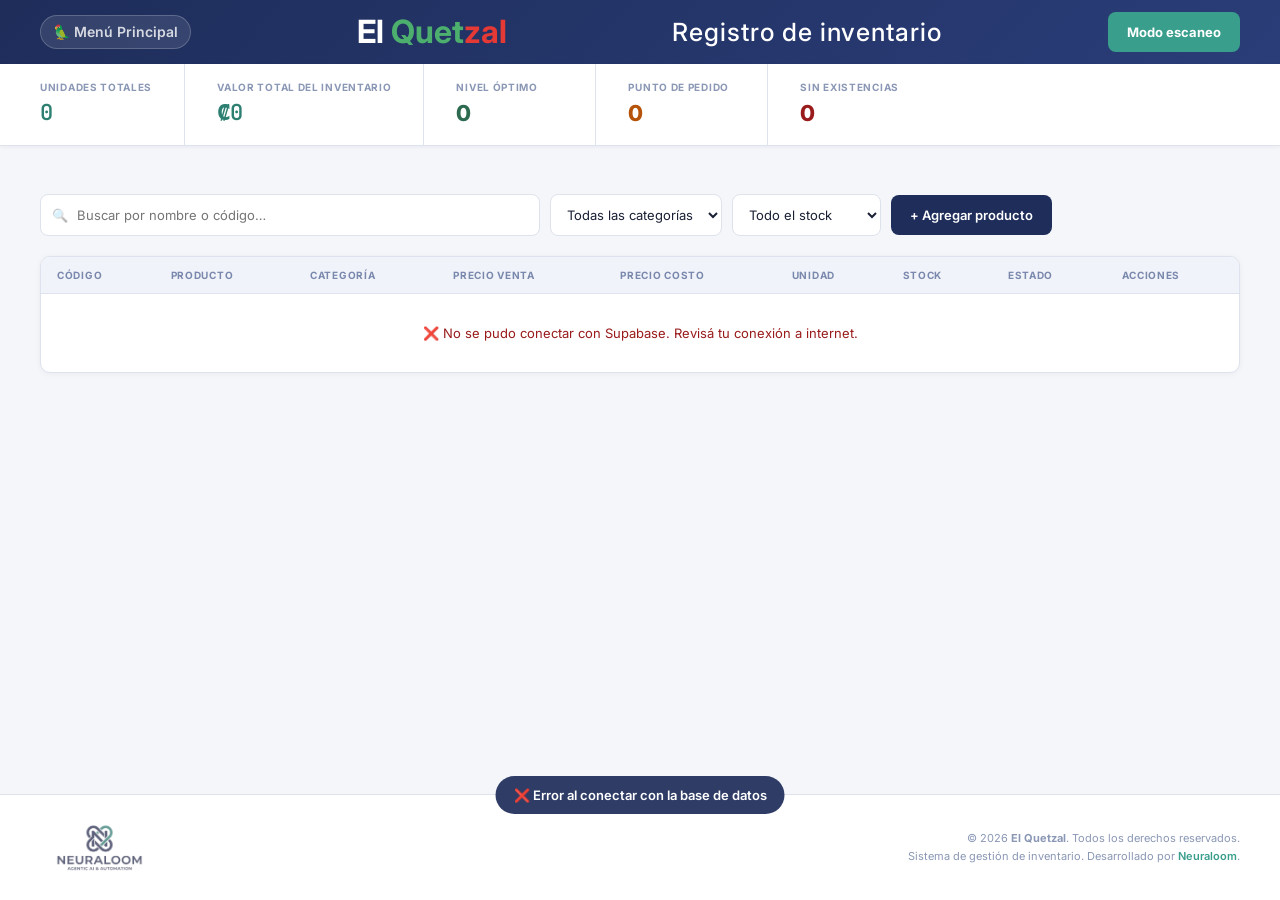
==== index.html @ c5282df4 "Add files via upload" ====
<!doctype html>
<html lang="es">
  <head>
    <meta charset="UTF-8" />
    <meta name="viewport" content="width=device-width, initial-scale=1.0" />
    <title>Inventario — El Quetzal</title>
    <link rel="preconnect" href="https://fonts.googleapis.com" />
    <link rel="preconnect" href="https://fonts.gstatic.com" crossorigin />
    <link
      href="https://fonts.googleapis.com/css2?family=Inter:wght@400;500;600;700;800&family=JetBrains+Mono:wght@500;600&display=swap"
      rel="stylesheet"
    />
    <link rel="stylesheet" href="app.css" />
  </head>
  <body>
    <header>
      <a href="../Menu/menu.html" class="back-btn">🦜 Menú Principal</a>
      <h1>
        <span class="brand-q">El</span>
        <span class="brand-green">Quet</span><span class="brand-red">zal</span>
      </h1>
      <p class="brand-sub">Registro de inventario</p>
      <button class="btn btn-scan" onclick="toggleScan()">Modo escaneo</button>
    </header>

    <div class="stats">
      <div class="stat-item">
        <span class="stat-label">Unidades Totales</span>
        <span class="stat-value accent mono" id="stat-total">0</span>
      </div>
      <div class="stat-item">
        <span class="stat-label">Valor Total del Inventario</span>
        <span class="stat-value accent mono" id="stat-valor">₡0</span>
      </div>
      <div class="stat-item">
        <span class="stat-label">Nivel Óptimo</span>
        <span class="stat-value ok" id="stat-ok">0</span>
      </div>
      <div class="stat-item">
        <span class="stat-label">Punto de Pedido</span>
        <span class="stat-value warn" id="stat-alertas">0</span>
      </div>
      <div class="stat-item">
        <span class="stat-label">Sin Existencias</span>
        <span class="stat-value alert" id="stat-agotados">0</span>
      </div>
    </div>

    <main>
      <div class="scan-panel" id="scan-panel">
        <div class="scan-top">
          <h3>Modo escaneo activo</h3>
          <button class="btn btn-ghost btn-sm" onclick="toggleScan()">
            ✕ Cerrar
          </button>
        </div>
        <p class="scan-hint">
          Escaneá cualquier producto — el código de barras lo identifica
          automáticamente.
        </p>
        <div class="scan-row">
          <div class="scan-field">
            <span class="slbl">Enfocá aquí y escaneá</span>
            <input
              type="text"
              id="scan-barcode"
              placeholder="Esperando scanner…"
              autocomplete="off"
              inputmode="numeric"
            />
          </div>
          <div class="scan-field">
            <span class="slbl">Unidades por escaneo</span>
            <input type="number" id="scan-step" value="1" min="1" />
          </div>
        </div>
        <div class="scan-feed" id="scan-feed"></div>
        <div class="scan-summary" id="scan-summary" style="display: none">
          <span>Escaneos: <strong id="sc-count">0</strong></span>
          <span>Productos distintos: <strong id="sc-uniq">0</strong></span>
          <span>Nuevos registrados: <strong id="sc-new">0</strong></span>
          <button
            class="btn btn-ghost btn-sm"
            style="margin-left: auto"
            onclick="clearFeed()"
          >
            Limpiar feed
          </button>
        </div>
      </div>

      <div class="toolbar">
        <div class="search-wrap">
          <span class="search-icon">🔍</span>
          <input
            type="text"
            id="search"
            placeholder="Buscar por nombre o código…"
            oninput="renderTable()"
          />
        </div>
        <select id="filter-cat" onchange="renderTable()">
          <option value="">Todas las categorías</option>
        </select>
        <select id="filter-stock" onchange="renderTable()">
          <option value="">Todo el stock</option>
          <option value="bajo">Punto de Pedido</option>
          <option value="agotado">Sin Existencias</option>
        </select>
        <button class="btn btn-primary" onclick="openModal()">
          + Agregar producto
        </button>
      </div>

      <div class="table-wrap">
        <table>
          <thead>
            <tr>
              <th>Código</th>
              <th>Producto</th>
              <th>Categoría</th>
              <th>Precio Venta</th>
              <th>Precio Costo</th>
              <th>Unidad</th>
              <th>Stock</th>
              <th>Estado</th>
              <th>Acciones</th>
            </tr>
          </thead>
          <tbody id="tbody"></tbody>
        </table>
        <div class="empty-state" id="empty" style="display: none">
          <span style="font-size: 36px">📋</span>
          <p style="margin-top: 8px; font-weight: 600">
            No hay productos registrados.
          </p>
        </div>
      </div>
    </main>

    <!-- Modal -->
    <div class="overlay" id="overlay" onclick="closeIfBg(event)">
      <div class="modal">
        <h2 id="modal-title">Agregar producto</h2>
        <p class="modal-sub" id="modal-sub"></p>
        <div id="nuevo-badge" class="nuevo-badge" style="display: none">
          ★ Producto nuevo — completá los datos
        </div>

        <div class="form-grid">
          <div class="form-group full">
            <label>Código de barras</label>
            <div class="bc-row">
              <input
                type="text"
                id="f-barcode"
                placeholder="Escaneá el código"
                autocomplete="off"
              />
              <button
                class="btn btn-ghost btn-sm"
                onclick="
                  document.getElementById('f-barcode').focus();
                  toast('Listo para escanear');
                "
              >
                📷
              </button>
            </div>
          </div>

          <div class="form-group full">
            <label>Nombre del producto</label>
            <input
              type="text"
              id="f-nombre"
              placeholder="Ej: Ranchitas Natural 45g"
            />
          </div>

          <div class="form-group">
            <label>Categoría</label>
            <select id="f-cat"></select>
          </div>
          <div class="form-group">
            <label>Unidad</label>
            <select id="f-unidad">
              <option>Unidad</option>
              <option>Kg</option>
              <option>Litro</option>
              <option>Gramo</option>
              <option>Paquete</option>
              <option>Caja</option>
            </select>
          </div>
          <div class="form-group">
            <label>Precio venta (₡)</label>
            <input type="number" id="f-pventa" min="0" />
          </div>
          <div class="form-group">
            <label>Precio costo (₡)</label>
            <input type="number" id="f-pcosto" min="0" />
          </div>
          <div class="form-group">
            <label>Cantidad</label>
            <input type="number" id="f-cantidad" min="0" />
          </div>
          <div class="form-group">
            <label>Stock mínimo</label>
            <input type="number" id="f-minimo" value="5" min="0" />
          </div>
        </div>

        <div class="modal-footer">
          <button class="btn btn-ghost" onclick="closeModal()">Cancelar</button>
          <button class="btn btn-primary" onclick="guardar()">Guardar</button>
        </div>
      </div>
    </div>

    <div id="toast"></div>

    <!-- Footer -->
    <footer>
      <div class="footer-logo">
        <img
          src="[data-uri]"
          alt="Neuraloom"
        />
      </div>
      <div class="footer-text">
        © 2026 <strong>El Quetzal</strong>. Todos los derechos reservados.<br />
        Sistema de gestión de inventario. Desarrollado por
        <a href="https://neuraloom.ai" target="_blank">Neuraloom</a>.
      </div>
    </footer>

    <script src="main.js"></script>
  </body>
</html>
---- app.css ----
/* Pulpería El Quetzal — UI */

*,
*::before,
*::after {
  box-sizing: border-box;
  margin: 0;
  padding: 0;
}

@import url("https://fonts.googleapis.com/css2?family=Inter:wght@400;500;600;700;800&display=swap");

:root {
  --bg: #f4f6f9;
  --surface: #ffffff;
  --border: #dde2ec;
  --primary: #1e2d5a;
  --primary-d: #162247;
  --primary-light: #2a3d78;
  --accent: #3a9e8d;
  --accent-d: #2d8071;
  --dark: #1a2035;
  --light: #8a97b5;
  --ok: #2d6a4f;
  --ok-bg: #d8f3dc;
  --warn: #b45309;
  --warn-bg: #fef3c7;
  --danger: #991b1b;
  --danger-bg: #fee2e2;

  --font-main: "Inter", system-ui, -apple-system, sans-serif;
  --font-mono: "JetBrains Mono", ui-monospace, monospace;
}

body {
  font-family: var(--font-main);
  background: var(--bg);
  color: var(--dark);
  line-height: 1.4;
  min-height: 100vh;
  display: flex;
  flex-direction: column;
}

img,
svg,
video,
canvas {
  display: block;
  max-width: 100%;
}
button,
input,
select,
textarea {
  font: inherit;
  color: inherit;
}

/* ── HEADER ── */
header {
  background: linear-gradient(
    135deg,
    var(--primary) 0%,
    var(--primary-light) 100%
  );
  padding: 0 40px;
  display: flex;
  align-items: center;
  justify-content: space-between;
  gap: 16px;
  height: 64px;
  box-shadow: 0 2px 12px rgba(30, 45, 90, 0.18);
}

.back-btn {
  display: inline-flex;
  align-items: center;
  gap: 6px;
  font-size: 14px;
  font-weight: 600;
  color: rgba(255,255,255,0.8);
  text-decoration: none;
  padding: 6px 12px;
  background: rgba(255, 255, 255, 0.1);
  border: 1px solid rgba(255, 255, 255, 0.2);
  border-radius: 30px;
  transition: all 0.2s;
  white-space: nowrap;
}

.back-btn:hover {
  color: #fff;
  background: rgba(255, 255, 255, 0.2);
  border-color: rgba(255, 255, 255, 0.4);
}

/* DESPUÉS */
.brand {
  display: flex;
  flex-direction: column;
  gap: 2px;
  padding: 10px 0;
}

.brand h1 {
  font-size: 22px;
  font-weight: 800;
  letter-spacing: -0.3px;
}

.brand-q {
  color: #ffffff;
}
.brand-green {
  color: #4caf6e;
}
.brand-red {
  color: #e53935;
}

.brand-sub {
  font-size: 25px; /* cambiá este número hasta que te guste */
  color: #ffffff; /* blanco puro */
  font-weight: 500;
  letter-spacing: 0.04em;
}

/* ── STATS PANEL ── */
.stats {
  background: var(--surface);
  padding: 0 40px;
  display: flex;
  gap: 0;
  border-bottom: 1px solid var(--border);
  flex-wrap: wrap;
  box-shadow: 0 1px 4px rgba(30, 45, 90, 0.06);
}

.stat-item {
  display: flex;
  flex-direction: column;
  gap: 4px;
  padding: 16px 32px 16px 0;
  margin-right: 32px;
  border-right: 1px solid var(--border);
  min-width: 140px;
}

.stat-item:last-child {
  border-right: none;
}

.stat-label {
  font-size: 10px;
  font-weight: 700;
  color: #8a97b5;
  text-transform: uppercase;
  letter-spacing: 0.07em;
}

.stat-value {
  font-size: 22px;
  font-weight: 800;
  color: var(--primary);
  letter-spacing: -0.5px;
}

.stat-value.alert {
  color: var(--danger);
}

.stat-value.warn {
  color: var(--warn);
}

.stat-value.ok {
  color: var(--ok);
}

.stat-value.accent {
  color: var(--accent-d);
}

.mono {
  font-family: var(--font-mono);
  font-weight: 600;
}

/* ── MAIN ── */
main {
  padding: 30px 40px;
  max-width: 1400px;
  margin: 0 auto;
  width: 100%;
  flex: 1;
}

/* ── BUTTONS ── */
.btn {
  padding: 10px 18px;
  border-radius: 8px;
  font-weight: 600;
  font-size: 13px;
  border: 1px solid transparent;
  cursor: pointer;
  display: inline-flex;
  align-items: center;
  gap: 7px;
  transition: all 0.15s ease;
}

.btn-primary {
  background: var(--primary);
  color: #fff;
}
.btn-primary:hover {
  background: var(--primary-light);
}

.btn-scan {
  background: var(--accent);
  color: #fff;
  font-weight: 700;
}
.btn-scan:hover {
  background: var(--accent-d);
}

.btn-ghost {
  background: #fff;
  border-color: var(--border);
  color: #5a6480;
}
.btn-ghost:hover {
  background: #f8f9fc;
}

.btn-sm {
  padding: 7px 12px;
  border-radius: 7px;
  font-size: 12px;
}

.btn-ghost.danger {
  color: var(--danger);
  border-color: #f1c7c7;
}

/* ── TOOLBAR ── */
.toolbar {
  display: flex;
  gap: 10px;
  margin: 18px 0 20px;
  align-items: center;
  flex-wrap: wrap;
}

.search-wrap {
  position: relative;
  flex: 1 1 360px;
  max-width: 500px;
}

.search-icon {
  position: absolute;
  left: 12px;
  top: 50%;
  transform: translateY(-50%);
  opacity: 0.5;
  font-size: 13px;
}

.search-wrap input {
  width: 100%;
  padding: 11px 14px 11px 36px;
  border: 1px solid var(--border);
  border-radius: 8px;
  background: #fff;
  font-size: 13px;
  outline: none;
  transition: all 0.15s;
}

.search-wrap input:focus {
  border-color: var(--accent);
  box-shadow: 0 0 0 3px rgba(58, 158, 141, 0.12);
}

select {
  padding: 11px 12px;
  border: 1px solid var(--border);
  border-radius: 8px;
  background: #fff;
  font-size: 13px;
  outline: none;
  cursor: pointer;
  transition: border-color 0.15s;
}

select:focus {
  border-color: var(--accent);
  box-shadow: 0 0 0 3px rgba(58, 158, 141, 0.12);
}

/* ── TABLE ── */
.table-wrap {
  background: var(--surface);
  border: 1px solid var(--border);
  border-radius: 10px;
  overflow: hidden;
  box-shadow: 0 1px 6px rgba(30, 45, 90, 0.05);
}

table {
  width: 100%;
  border-collapse: collapse;
}

thead {
  background: #f0f3f9;
}

th {
  padding: 11px 16px;
  text-align: left;
  font-size: 10px;
  color: #7a88ad;
  text-transform: uppercase;
  letter-spacing: 0.07em;
  font-weight: 700;
  white-space: nowrap;
}

td {
  padding: 12px 16px;
  font-size: 13px;
  border-top: 1px solid var(--border);
  vertical-align: middle;
}

tbody tr:hover {
  background: #f8f9fd;
}

.actions {
  white-space: nowrap;
  display: flex;
  gap: 7px;
  align-items: center;
}

/* Inline action buttons */
.btn-action {
  padding: 6px 12px;
  border-radius: 6px;
  font-size: 12px;
  font-weight: 600;
  cursor: pointer;
  border: 1px solid transparent;
  transition: all 0.15s;
}

.btn-edit {
  background: #eef0f8;
  color: var(--primary);
  border-color: #d5daf0;
}
.btn-edit:hover {
  background: #dde1f5;
}

.btn-delete {
  background: #fdf0f0;
  color: var(--danger);
  border-color: #f5cccc;
}
.btn-delete:hover {
  background: #fce0e0;
}

/* ── BADGES ── */
.badge-bc {
  background: #eef0fb;
  color: #3949ab;
  padding: 3px 9px;
  border-radius: 6px;
  font-family: var(--font-mono);
  font-size: 11px;
  font-weight: 600;
}

.badge-cat {
  background: #edf0f7;
  color: #4a5578;
  padding: 3px 10px;
  border-radius: 999px;
  font-size: 11px;
  font-weight: 600;
}

.badge-status {
  padding: 4px 10px;
  border-radius: 999px;
  font-weight: 700;
  font-size: 11px;
  display: inline-flex;
  white-space: nowrap;
}

.badge-ok {
  background: var(--ok-bg);
  color: var(--ok);
}
.badge-warn {
  background: var(--warn-bg);
  color: var(--warn);
}
.badge-danger {
  background: var(--danger-bg);
  color: var(--danger);
}

/* ── EMPTY STATE ── */
.empty-state {
  padding: 40px 18px;
  text-align: center;
  color: #8a97b5;
}

/* ── SCAN PANEL ── */
.scan-panel {
  border: 1px solid var(--border);
  background: #fff;
  border-radius: 10px;
  padding: 16px;
  margin-bottom: 18px;
  display: none;
  box-shadow: 0 2px 8px rgba(30, 45, 90, 0.06);
}
.scan-panel.open {
  display: block;
}

.scan-top {
  display: flex;
  align-items: center;
  justify-content: space-between;
  gap: 12px;
}

.scan-top h3 {
  font-size: 15px;
  font-weight: 700;
  color: var(--primary);
}

.scan-hint {
  margin-top: 8px;
  color: #6f7a96;
  font-size: 12px;
}

.scan-row {
  margin-top: 12px;
  display: grid;
  grid-template-columns: 1.6fr 0.8fr;
  gap: 12px;
}

.scan-field {
  display: flex;
  flex-direction: column;
  gap: 5px;
}

.slbl {
  font-size: 10px;
  font-weight: 700;
  text-transform: uppercase;
  color: #8a97b5;
  letter-spacing: 0.06em;
}

.scan-field input {
  padding: 11px 12px;
  border: 1px solid var(--border);
  border-radius: 8px;
  background: #fff;
  outline: none;
}

.scan-feed {
  margin-top: 12px;
  display: grid;
  gap: 8px;
}

.scan-summary {
  margin-top: 12px;
  display: flex;
  gap: 14px;
  align-items: center;
  flex-wrap: wrap;
  border-top: 1px dashed var(--border);
  padding-top: 12px;
  color: #6f7a96;
  font-size: 13px;
}

/* ── MODAL ── */
.overlay {
  position: fixed;
  inset: 0;
  background: rgba(20, 28, 58, 0.55);
  display: none;
  padding: 20px;
  z-index: 50;
  backdrop-filter: blur(2px);
}
.overlay.open {
  display: grid;
  place-items: center;
}

.modal {
  width: min(720px, 100%);
  background: #fff;
  border-radius: 12px;
  box-shadow: 0 20px 60px rgba(0, 0, 0, 0.22);
  padding: 22px;
}

.modal h2 {
  font-size: 17px;
  font-weight: 800;
  color: var(--primary);
}

.modal-sub {
  color: #8a97b5;
  font-size: 12px;
  margin-top: 4px;
}

.nuevo-badge {
  margin-top: 12px;
  padding: 9px 12px;
  border-radius: 8px;
  background: #fff7ed;
  border: 1px solid #fed7aa;
  color: #9a3412;
  font-weight: 700;
  font-size: 12px;
}

.form-grid {
  margin-top: 14px;
  display: grid;
  grid-template-columns: 1fr 1fr;
  gap: 12px;
}

.form-group {
  display: flex;
  flex-direction: column;
  gap: 5px;
}
.form-group.full {
  grid-column: 1 / -1;
}

.form-group label {
  font-size: 11px;
  font-weight: 700;
  color: #7a88ad;
  text-transform: uppercase;
  letter-spacing: 0.05em;
}

.form-grid input,
.form-grid select {
  padding: 11px 12px;
  border: 1px solid var(--border);
  border-radius: 8px;
  background: #fff;
  outline: none;
  font-size: 13px;
  transition: all 0.15s;
}

.form-grid input:focus,
.form-grid select:focus {
  border-color: var(--accent);
  box-shadow: 0 0 0 3px rgba(58, 158, 141, 0.12);
}

#f-cat {
  cursor: pointer;
}

.bc-row {
  display: flex;
  gap: 10px;
  align-items: center;
}
.bc-row input {
  flex: 1;
}

.modal-footer {
  margin-top: 16px;
  display: flex;
  justify-content: flex-end;
  gap: 10px;
  padding-top: 14px;
  border-top: 1px solid var(--border);
}

/* ── TOAST ── */
#toast {
  position: fixed;
  left: 50%;
  bottom: 80px;
  transform: translateX(-50%);
  background: rgba(30, 45, 90, 0.92);
  color: #fff;
  padding: 10px 18px;
  border-radius: 999px;
  font-weight: 600;
  font-size: 13px;
  opacity: 0;
  pointer-events: none;
  transition:
    opacity 160ms ease,
    transform 160ms ease;
  z-index: 60;
  white-space: nowrap;
}
#toast.show {
  opacity: 1;
  transform: translateX(-50%) translateY(-6px);
}

/* ── FOOTER ── */
footer {
  background: var(--surface);
  border-top: 1px solid var(--border);
  padding: 20px 40px;
  display: flex;
  align-items: center;
  justify-content: space-between;
  gap: 20px;
  flex-wrap: wrap;
}

.footer-logo {
  display: flex;
  align-items: center;
  gap: 10px;
  opacity: 0.75;
  transition: opacity 0.2s;
}

.footer-logo:hover {
  opacity: 1;
}

.footer-logo img {
  height: 65px;
  width: auto;
}

.footer-text {
  font-size: 11px;
  color: #8a97b5;
  text-align: right;
  line-height: 1.6;
}

.footer-text a {
  color: var(--accent);
  text-decoration: none;
  font-weight: 600;
}

.footer-text a:hover {
  text-decoration: underline;
}

/* ── RESPONSIVE ── */
@media (max-width: 900px) {
  header {
    padding: 0 16px;
  }
  .stats {
    padding: 0 16px;
  }
  main {
    padding: 20px 16px;
  }
  .scan-row {
    grid-template-columns: 1fr;
  }
  .form-grid {
    grid-template-columns: 1fr;
  }
  footer {
    padding: 16px;
    flex-direction: column;
    align-items: flex-start;
  }
  .footer-text {
    text-align: left;
  }
}

@media (max-width: 600px) {
  .brand h1 {
    font-size: 17px;
  }
  .stat-value {
    font-size: 18px;
  }
  th,
  td {
    padding: 10px 12px;
  }
  .stat-item {
    min-width: unset;
    border-right: none;
    padding: 12px 0;
    margin-right: 0;
  }
}
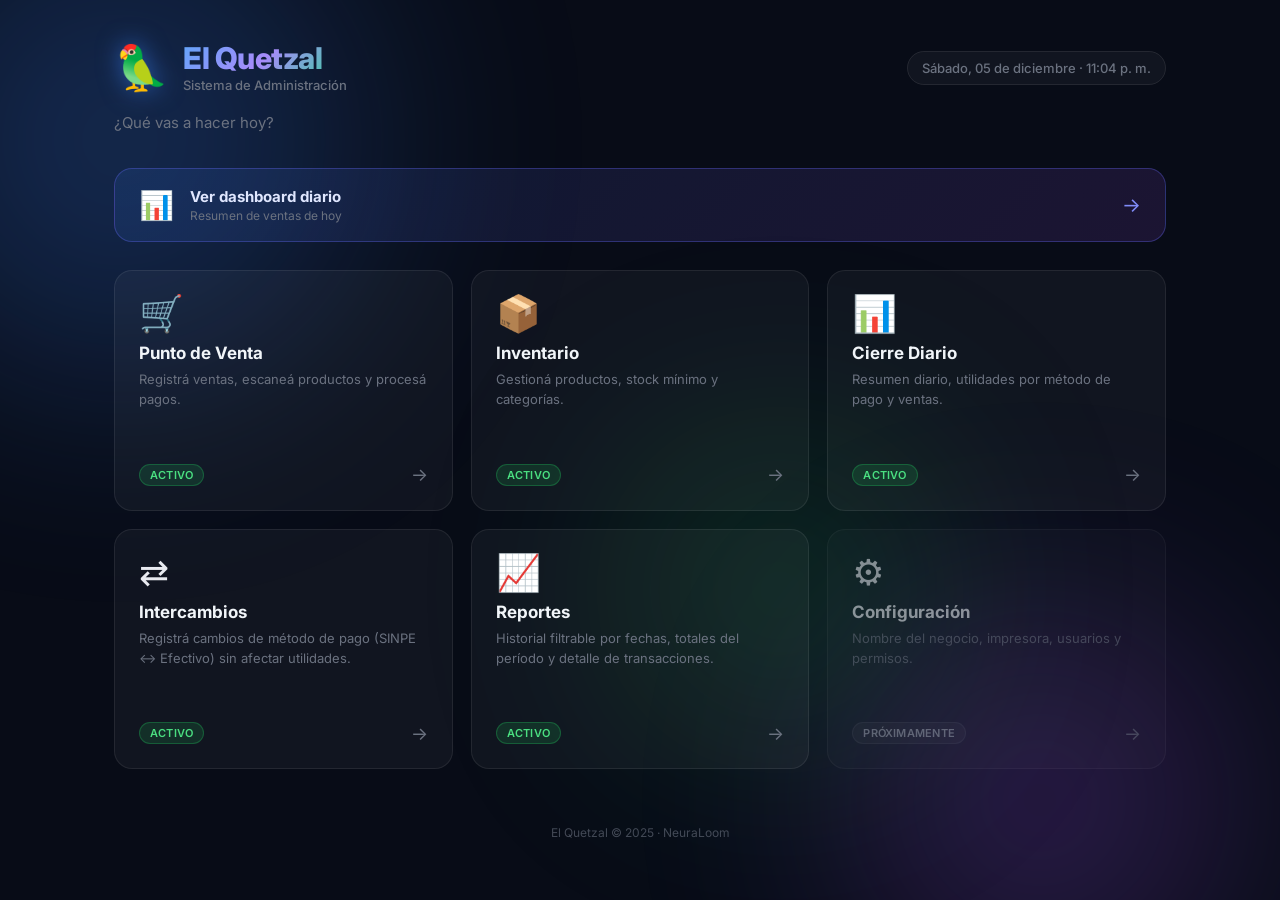
==== commit a18acf68: "Rename a.html to index.html" ====
--- a/index.html
+++ b/index.html
@@ -1,240 +1,150 @@
-<!doctype html>
-<html lang="es">
-  <head>
-    <meta charset="UTF-8" />
-    <meta name="viewport" content="width=device-width, initial-scale=1.0" />
-    <title>Inventario — El Quetzal</title>
-    <link rel="preconnect" href="https://fonts.googleapis.com" />
-    <link rel="preconnect" href="https://fonts.gstatic.com" crossorigin />
-    <link
-      href="https://fonts.googleapis.com/css2?family=Inter:wght@400;500;600;700;800&family=JetBrains+Mono:wght@500;600&display=swap"
-      rel="stylesheet"
-    />
-    <link rel="stylesheet" href="app.css" />
-  </head>
-  <body>
-    <header>
-      <a href="../Menu/menu.html" class="back-btn">🦜 Menú Principal</a>
-      <h1>
-        <span class="brand-q">El</span>
-        <span class="brand-green">Quet</span><span class="brand-red">zal</span>
-      </h1>
-      <p class="brand-sub">Registro de inventario</p>
-      <button class="btn btn-scan" onclick="toggleScan()">Modo escaneo</button>
-    </header>
-
-    <div class="stats">
-      <div class="stat-item">
-        <span class="stat-label">Unidades Totales</span>
-        <span class="stat-value accent mono" id="stat-total">0</span>
-      </div>
-      <div class="stat-item">
-        <span class="stat-label">Valor Total del Inventario</span>
-        <span class="stat-value accent mono" id="stat-valor">₡0</span>
-      </div>
-      <div class="stat-item">
-        <span class="stat-label">Nivel Óptimo</span>
-        <span class="stat-value ok" id="stat-ok">0</span>
-      </div>
-      <div class="stat-item">
-        <span class="stat-label">Punto de Pedido</span>
-        <span class="stat-value warn" id="stat-alertas">0</span>
-      </div>
-      <div class="stat-item">
-        <span class="stat-label">Sin Existencias</span>
-        <span class="stat-value alert" id="stat-agotados">0</span>
-      </div>
-    </div>
-
-    <main>
-      <div class="scan-panel" id="scan-panel">
-        <div class="scan-top">
-          <h3>Modo escaneo activo</h3>
-          <button class="btn btn-ghost btn-sm" onclick="toggleScan()">
-            ✕ Cerrar
-          </button>
-        </div>
-        <p class="scan-hint">
-          Escaneá cualquier producto — el código de barras lo identifica
-          automáticamente.
-        </p>
-        <div class="scan-row">
-          <div class="scan-field">
-            <span class="slbl">Enfocá aquí y escaneá</span>
-            <input
-              type="text"
-              id="scan-barcode"
-              placeholder="Esperando scanner…"
-              autocomplete="off"
-              inputmode="numeric"
-            />
-          </div>
-          <div class="scan-field">
-            <span class="slbl">Unidades por escaneo</span>
-            <input type="number" id="scan-step" value="1" min="1" />
-          </div>
-        </div>
-        <div class="scan-feed" id="scan-feed"></div>
-        <div class="scan-summary" id="scan-summary" style="display: none">
-          <span>Escaneos: <strong id="sc-count">0</strong></span>
-          <span>Productos distintos: <strong id="sc-uniq">0</strong></span>
-          <span>Nuevos registrados: <strong id="sc-new">0</strong></span>
-          <button
-            class="btn btn-ghost btn-sm"
-            style="margin-left: auto"
-            onclick="clearFeed()"
-          >
-            Limpiar feed
-          </button>
-        </div>
-      </div>
-
-      <div class="toolbar">
-        <div class="search-wrap">
-          <span class="search-icon">🔍</span>
-          <input
-            type="text"
-            id="search"
-            placeholder="Buscar por nombre o código…"
-            oninput="renderTable()"
-          />
-        </div>
-        <select id="filter-cat" onchange="renderTable()">
-          <option value="">Todas las categorías</option>
-        </select>
-        <select id="filter-stock" onchange="renderTable()">
-          <option value="">Todo el stock</option>
-          <option value="bajo">Punto de Pedido</option>
-          <option value="agotado">Sin Existencias</option>
-        </select>
-        <button class="btn btn-primary" onclick="openModal()">
-          + Agregar producto
-        </button>
-      </div>
-
-      <div class="table-wrap">
-        <table>
-          <thead>
-            <tr>
-              <th>Código</th>
-              <th>Producto</th>
-              <th>Categoría</th>
-              <th>Precio Venta</th>
-              <th>Precio Costo</th>
-              <th>Unidad</th>
-              <th>Stock</th>
-              <th>Estado</th>
-              <th>Acciones</th>
-            </tr>
-          </thead>
-          <tbody id="tbody"></tbody>
-        </table>
-        <div class="empty-state" id="empty" style="display: none">
-          <span style="font-size: 36px">📋</span>
-          <p style="margin-top: 8px; font-weight: 600">
-            No hay productos registrados.
-          </p>
-        </div>
-      </div>
-    </main>
-
-    <!-- Modal -->
-    <div class="overlay" id="overlay" onclick="closeIfBg(event)">
-      <div class="modal">
-        <h2 id="modal-title">Agregar producto</h2>
-        <p class="modal-sub" id="modal-sub"></p>
-        <div id="nuevo-badge" class="nuevo-badge" style="display: none">
-          ★ Producto nuevo — completá los datos
-        </div>
-
-        <div class="form-grid">
-          <div class="form-group full">
-            <label>Código de barras</label>
-            <div class="bc-row">
-              <input
-                type="text"
-                id="f-barcode"
-                placeholder="Escaneá el código"
-                autocomplete="off"
-              />
-              <button
-                class="btn btn-ghost btn-sm"
-                onclick="
-                  document.getElementById('f-barcode').focus();
-                  toast('Listo para escanear');
-                "
-              >
-                📷
-              </button>
-            </div>
-          </div>
-
-          <div class="form-group full">
-            <label>Nombre del producto</label>
-            <input
-              type="text"
-              id="f-nombre"
-              placeholder="Ej: Ranchitas Natural 45g"
-            />
-          </div>
-
-          <div class="form-group">
-            <label>Categoría</label>
-            <select id="f-cat"></select>
-          </div>
-          <div class="form-group">
-            <label>Unidad</label>
-            <select id="f-unidad">
-              <option>Unidad</option>
-              <option>Kg</option>
-              <option>Litro</option>
-              <option>Gramo</option>
-              <option>Paquete</option>
-              <option>Caja</option>
-            </select>
-          </div>
-          <div class="form-group">
-            <label>Precio venta (₡)</label>
-            <input type="number" id="f-pventa" min="0" />
-          </div>
-          <div class="form-group">
-            <label>Precio costo (₡)</label>
-            <input type="number" id="f-pcosto" min="0" />
-          </div>
-          <div class="form-group">
-            <label>Cantidad</label>
-            <input type="number" id="f-cantidad" min="0" />
-          </div>
-          <div class="form-group">
-            <label>Stock mínimo</label>
-            <input type="number" id="f-minimo" value="5" min="0" />
-          </div>
-        </div>
-
-        <div class="modal-footer">
-          <button class="btn btn-ghost" onclick="closeModal()">Cancelar</button>
-          <button class="btn btn-primary" onclick="guardar()">Guardar</button>
-        </div>
-      </div>
-    </div>
-
-    <div id="toast"></div>
-
-    <!-- Footer -->
-    <footer>
-      <div class="footer-logo">
-        <img
-          src="[data-uri]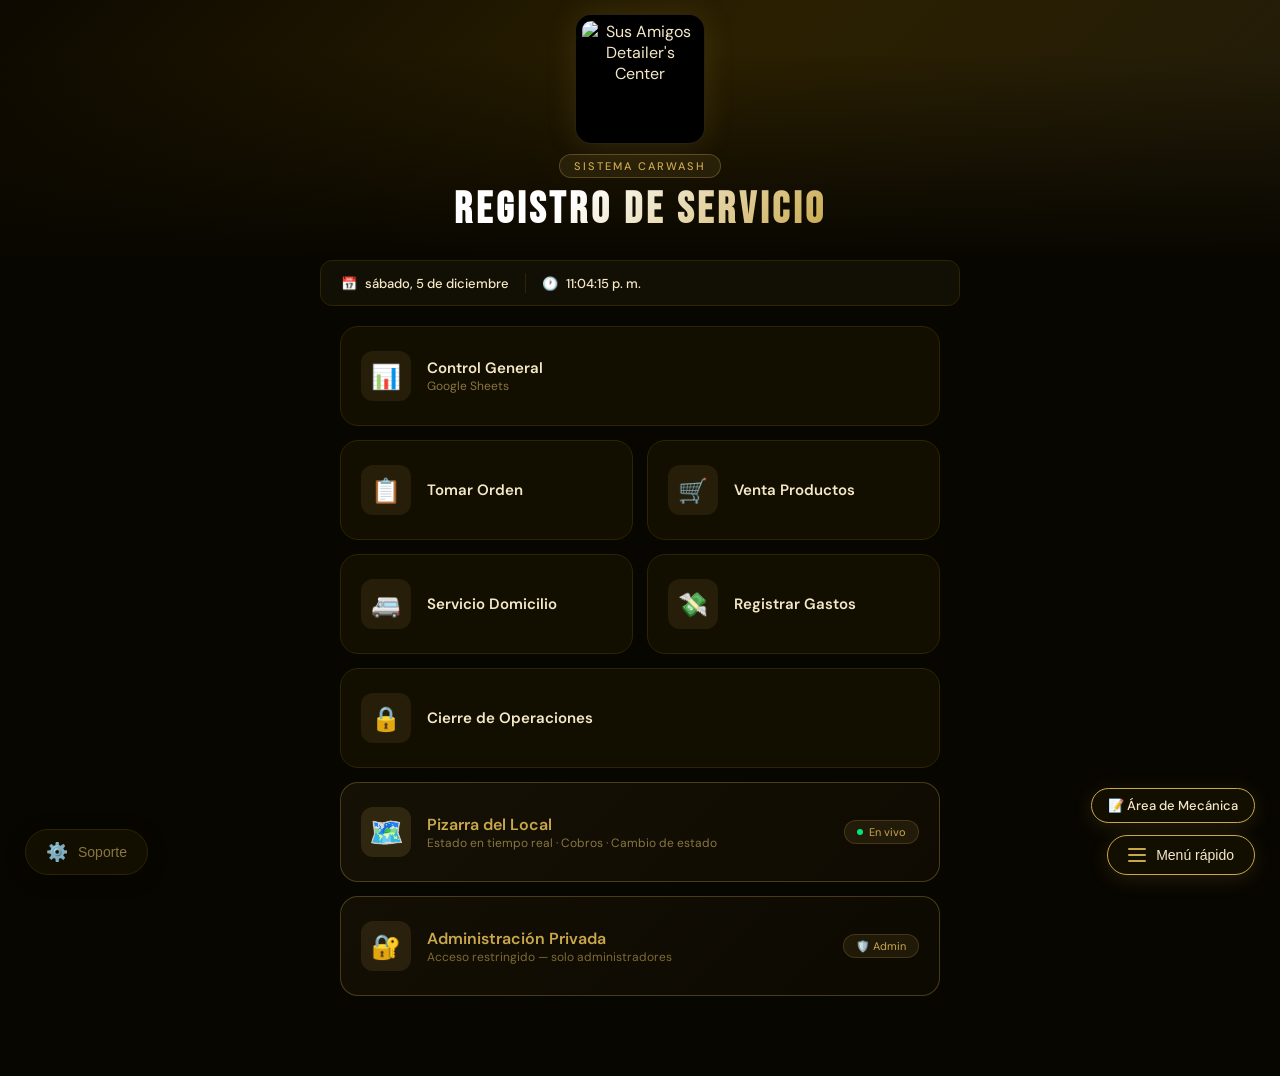
==== commit d46e9dd7: "Update print statement from 'Hello' to 'Goodbye'" ====
--- a/index.html
+++ b/index.html
@@ -1,150 +1,1126 @@
-<!DOCTYPE html>
+<!doctype html>
 <html lang="es">
-  <head>
+
+<head>
     <meta charset="UTF-8" />
     <meta name="viewport" content="width=device-width, initial-scale=1.0" />
-    <title>El Quetzal — Menú Principal</title>
-    <link rel="preconnect" href="https://fonts.googleapis.com" />
-    <link rel="preconnect" href="https://fonts.gstatic.com" crossorigin />
-    <link
-      href="https://fonts.googleapis.com/css2?family=Inter:wght@400;500;600;700;800&display=swap"
-      rel="stylesheet"
-    />
-    <link rel="stylesheet" href="menu.css" />
-  </head>
-  <body>
-    <!-- ─── FONDO ANIMADO ─────────────────────────────────── -->
-    <div class="bg-orb orb-1"></div>
-    <div class="bg-orb orb-2"></div>
-    <div class="bg-orb orb-3"></div>
-
-    <!-- ─── CONTENIDO ────────────────────────────────────── -->
-    <div class="wrapper">
-
-      <!-- CABECERA -->
-      <header class="header">
-        <div class="brand">
-          <div class="brand-icon">🦜</div>
-          <div class="brand-text">
-            <h1 class="brand-name">El Quetzal</h1>
-            <p class="brand-sub">Sistema de Administración</p>
-          </div>
+    <title>Sistema CarWash — Menú</title>
+    <link href="https://fonts.googleapis.com/css2?family=Bebas+Neue&family=DM+Sans:wght@300;400;500;600&display=swap"
+        rel="stylesheet" />
+    <style>
+        *,
+        *::before,
+        *::after {
+            box-sizing: border-box;
+            margin: 0;
+            padding: 0;
+        }
+
+        :root {
+            --bg: #080600;
+            --card: #130f00;
+            --card-hover: #1c1500;
+            --border: #2e2400;
+            --accent: #c9a84c;
+            --text: #f5e8c8;
+            --muted: #8a7540;
+            --gold: #c9a84c;
+        }
+
+        body {
+            background: var(--bg);
+            font-family: "DM Sans", sans-serif;
+            color: var(--text);
+            min-height: 100vh;
+            display: flex;
+            flex-direction: column;
+            align-items: center;
+            padding: 0 0 80px;
+            overflow-x: hidden;
+        }
+
+        .header {
+            width: 100%;
+            position: relative;
+            height: 260px;
+            overflow: hidden;
+            display: flex;
+            align-items: flex-end;
+            justify-content: center;
+            padding-bottom: 28px;
+        }
+
+        .header-bg {
+            position: absolute;
+            inset: 0;
+            background: linear-gradient(180deg, transparent 20%, var(--bg) 100%), linear-gradient(135deg, #0d0900 0%, #2a1f00 50%, #c9a84c22 100%);
+        }
+
+        .drops {
+            position: absolute;
+            inset: 0;
+            overflow: hidden;
+            pointer-events: none;
+        }
+
+        .drop {
+            position: absolute;
+            top: -20px;
+            width: 2px;
+            border-radius: 50px;
+            background: linear-gradient(to bottom, transparent, var(--accent));
+            opacity: 0;
+            animation: fall linear infinite;
+        }
+
+        @keyframes fall {
+            0% {
+                transform: translateY(0);
+                opacity: 0;
+            }
+
+            10% {
+                opacity: 0.6;
+            }
+
+            100% {
+                transform: translateY(280px);
+                opacity: 0;
+            }
+        }
+
+        .header-content {
+            position: relative;
+            text-align: center;
+            display: flex;
+            flex-direction: column;
+            align-items: center;
+            gap: 10px;
+        }
+
+        .logo-img {
+            width: 130px;
+            height: 130px;
+            object-fit: contain;
+            border-radius: 16px;
+            border: 1px solid rgba(201, 168, 76, 0.2);
+            background: #000;
+            padding: 6px;
+            box-shadow: 0 0 30px rgba(201, 168, 76, 0.15);
+        }
+
+        .badge {
+            display: inline-flex;
+            align-items: center;
+            gap: 6px;
+            background: rgba(201, 168, 76, 0.1);
+            border: 1px solid rgba(201, 168, 76, 0.3);
+            border-radius: 50px;
+            padding: 4px 14px;
+            font-size: 11px;
+            font-weight: 500;
+            letter-spacing: 2px;
+            text-transform: uppercase;
+            color: var(--accent);
+        }
+
+        h1 {
+            font-family: "Bebas Neue", sans-serif;
+            font-size: clamp(28px, 6vw, 44px);
+            letter-spacing: 4px;
+            line-height: 1;
+            background: linear-gradient(135deg, #fff 30%, var(--accent));
+            -webkit-background-clip: text;
+            -webkit-text-fill-color: transparent;
+            background-clip: text;
+        }
+
+        .datetime {
+            display: flex;
+            align-items: center;
+            gap: 16px;
+            background: rgba(201, 168, 76, 0.05);
+            border: 1px solid var(--border);
+            border-radius: 12px;
+            padding: 12px 20px;
+            width: calc(100% - 40px);
+            max-width: 640px;
+            margin-bottom: 20px;
+        }
+
+        .datetime-item {
+            display: flex;
+            align-items: center;
+            gap: 8px;
+            color: var(--muted);
+            font-size: 13px;
+        }
+
+        .datetime-item span {
+            color: var(--text);
+            font-weight: 500;
+        }
+
+        .datetime-sep {
+            width: 1px;
+            height: 20px;
+            background: var(--border);
+        }
+
+        .grid {
+            display: grid;
+            grid-template-columns: 1fr 1fr;
+            gap: 14px;
+            width: 100%;
+            max-width: 640px;
+            padding: 0 20px;
+        }
+
+        .card {
+            display: flex;
+            align-items: center;
+            gap: 16px;
+            background: var(--card);
+            border: 1px solid var(--border);
+            border-radius: 18px;
+            padding: 24px 20px;
+            text-decoration: none;
+            color: var(--text);
+            transition: all 0.2s ease;
+            animation: slideUp 0.4s ease forwards;
+            cursor: pointer;
+        }
+
+        .card:hover {
+            transform: translateY(-3px);
+            border-color: var(--accent);
+            background: var(--card-hover);
+        }
+
+        .card.full {
+            grid-column: 1 / -1;
+        }
+
+        .icon-wrap {
+            width: 50px;
+            height: 50px;
+            border-radius: 12px;
+            background: rgba(201, 168, 76, 0.1);
+            display: flex;
+            align-items: center;
+            justify-content: center;
+            font-size: 24px;
+            flex-shrink: 0;
+        }
+
+        .card-title {
+            font-size: 15px;
+            font-weight: 600;
+        }
+
+        .card-sub {
+            font-size: 12px;
+            color: var(--muted);
+        }
+
+        /* Admin card */
+        .card.admin-card {
+            border-color: rgba(201, 168, 76, 0.3);
+            background: linear-gradient(135deg, rgba(201, 168, 76, 0.06), rgba(180, 140, 30, 0.03));
+        }
+
+        .card.admin-card:hover {
+            border-color: var(--gold);
+            background: rgba(201, 168, 76, 0.1);
+            transform: translateY(-3px);
+        }
+
+        .card.admin-card .icon-wrap {
+            background: rgba(201, 168, 76, 0.12);
+        }
+
+        .card.admin-card .card-title {
+            color: var(--gold);
+            font-size: 16px;
+        }
+
+        .card.admin-card .card-sub {
+            color: rgba(201, 168, 76, 0.6);
+        }
+
+        .lock-badge {
+            margin-left: auto;
+            display: flex;
+            align-items: center;
+            gap: 5px;
+            font-size: 11px;
+            color: var(--gold);
+            background: rgba(201, 168, 76, 0.1);
+            border: 1px solid rgba(201, 168, 76, 0.2);
+            border-radius: 20px;
+            padding: 4px 12px;
+            white-space: nowrap;
+        }
+
+        @keyframes slideUp {
+            from {
+                opacity: 0;
+                transform: translateY(15px);
+            }
+
+            to {
+                opacity: 1;
+                transform: translateY(0);
+            }
+        }
+
+        @keyframes pulse2 {
+
+            0%,
+            100% {
+                box-shadow: 0 0 0 0 rgba(0, 230, 118, 0.5)
+            }
+
+            50% {
+                box-shadow: 0 0 0 5px rgba(0, 230, 118, 0)
+            }
+        }
+
+        .fab-wrap {
+            position: fixed;
+            bottom: 25px;
+            right: 25px;
+            z-index: 200;
+            display: flex;
+            flex-direction: column;
+            gap: 12px;
+            align-items: flex-end;
+        }
+
+        .fab-btn {
+            display: flex;
+            align-items: center;
+            gap: 10px;
+            background: var(--card);
+            border: 1px solid var(--accent);
+            border-radius: 50px;
+            padding: 11px 20px;
+            cursor: pointer;
+            color: var(--text);
+            font-size: 14px;
+            font-weight: 500;
+            transition: all 0.2s ease;
+            white-space: nowrap;
+            box-shadow: 0 4px 20px rgba(201, 168, 76, 0.15);
+        }
+
+        .fab-btn:hover {
+            background: var(--card-hover);
+            box-shadow: 0 4px 24px rgba(201, 168, 76, 0.3);
+        }
+
+        .hamburger {
+            display: flex;
+            flex-direction: column;
+            gap: 4px;
+        }
+
+        .hamburger span {
+            display: block;
+            width: 18px;
+            height: 2px;
+            background: var(--accent);
+            border-radius: 2px;
+            transition: all 0.2s;
+        }
+
+        .fab-menu {
+            position: absolute;
+            bottom: calc(100% + 12px);
+            right: 0;
+            background: var(--card);
+            border: 1px solid var(--border);
+            border-radius: 18px;
+            overflow: hidden;
+            min-width: 220px;
+            box-shadow: 0 8px 32px rgba(0, 0, 0, 0.5);
+            opacity: 0;
+            transform: translateY(10px) scale(0.97);
+            pointer-events: none;
+            transition: all 0.22s cubic-bezier(.4, 0, .2, 1);
+            transform-origin: bottom right;
+        }
+
+        .fab-wrap.open .fab-menu {
+            opacity: 1;
+            transform: translateY(0) scale(1);
+            pointer-events: auto;
+        }
+
+        .fab-wrap.open .hamburger span:nth-child(1) {
+            transform: translateY(6px) rotate(45deg);
+        }
+
+        .fab-wrap.open .hamburger span:nth-child(2) {
+            opacity: 0;
+        }
+
+        .fab-wrap.open .hamburger span:nth-child(3) {
+            transform: translateY(-6px) rotate(-45deg);
+        }
+
+        .fab-item {
+            display: flex;
+            align-items: center;
+            gap: 12px;
+            padding: 14px 18px;
+            cursor: pointer;
+            color: var(--text);
+            text-decoration: none;
+            font-size: 14px;
+            font-weight: 500;
+            border-bottom: 1px solid var(--border);
+            transition: background 0.15s;
+        }
+
+        .fab-item:last-child {
+            border-bottom: none;
+        }
+
+        .fab-item:hover {
+            background: var(--card-hover);
+            color: var(--accent);
+        }
+
+        .fab-item .fi {
+            font-size: 18px;
+            width: 28px;
+            text-align: center;
+        }
+
+        .soporte-btn {
+            position: fixed;
+            bottom: 25px;
+            left: 25px;
+            z-index: 200;
+            display: flex;
+            align-items: center;
+            gap: 10px;
+            background: var(--card);
+            border: 1px solid var(--border);
+            border-radius: 50px;
+            padding: 11px 20px;
+            cursor: pointer;
+            color: var(--muted);
+            font-size: 14px;
+            font-weight: 500;
+            transition: all 0.2s ease;
+            box-shadow: 0 4px 20px rgba(0, 0, 0, 0.3);
+        }
+
+        .soporte-btn:hover {
+            color: var(--text);
+            border-color: var(--accent);
+            box-shadow: 0 4px 24px rgba(201, 168, 76, 0.2);
+        }
+
+        .gear-icon {
+            font-size: 18px;
+            transition: transform 0.5s ease;
+            display: inline-block;
+        }
+
+        .soporte-btn:hover .gear-icon {
+            transform: rotate(90deg);
+        }
+
+        .modal {
+            display: none;
+            position: fixed;
+            inset: 0;
+            background: rgba(0, 0, 0, 0.85);
+            backdrop-filter: blur(8px);
+            z-index: 1000;
+            align-items: center;
+            justify-content: center;
+        }
+
+        .modal.show {
+            display: flex;
+        }
+
+        .pw-box {
+            background: var(--card);
+            border: 1px solid rgba(201, 168, 76, 0.3);
+            border-radius: 24px;
+            width: 360px;
+            max-width: calc(100vw - 40px);
+            overflow: hidden;
+        }
+
+        .pw-header {
+            padding: 28px 28px 20px;
+            text-align: center;
+            border-bottom: 1px solid var(--border);
+        }
+
+        .pw-header .lock-big {
+            font-size: 42px;
+            margin-bottom: 12px;
+        }
+
+        .pw-header h2 {
+            font-size: 20px;
+            font-weight: 700;
+            color: var(--gold);
+            letter-spacing: 1px;
+        }
+
+        .pw-header p {
+            font-size: 13px;
+            color: var(--muted);
+            margin-top: 4px;
+        }
+
+        .pw-body {
+            padding: 28px;
+            display: flex;
+            flex-direction: column;
+            gap: 16px;
+        }
+
+        .pw-input {
+            background: var(--bg);
+            border: 1px solid var(--border);
+            border-radius: 12px;
+            color: var(--text);
+            padding: 14px 18px;
+            font-size: 16px;
+            font-family: inherit;
+            outline: none;
+            width: 100%;
+            letter-spacing: 4px;
+            text-align: center;
+            transition: border-color 0.2s;
+        }
+
+        .pw-input:focus {
+            border-color: var(--gold);
+        }
+
+        .pw-input.error {
+            border-color: #ff4d6d;
+            animation: shake 0.3s ease;
+        }
+
+        @keyframes shake {
+
+            0%,
+            100% {
+                transform: translateX(0)
+            }
+
+            25% {
+                transform: translateX(-8px)
+            }
+
+            75% {
+                transform: translateX(8px)
+            }
+        }
+
+        .pw-error {
+            color: #ff4d6d;
+            font-size: 12px;
+            text-align: center;
+            display: none;
+        }
+
+        .pw-error.show {
+            display: block;
+        }
+
+        .btn-pw {
+            background: linear-gradient(135deg, #c9a84c, #a07828);
+            color: #000;
+            border: none;
+            border-radius: 12px;
+            padding: 14px;
+            font-size: 15px;
+            font-weight: 700;
+            cursor: pointer;
+            font-family: inherit;
+            transition: opacity 0.2s;
+            width: 100%;
+        }
+
+        .btn-pw:hover {
+            opacity: 0.88;
+        }
+
+        .btn-cancel {
+            background: none;
+            border: 1px solid var(--border);
+            border-radius: 12px;
+            padding: 12px;
+            font-size: 14px;
+            color: var(--muted);
+            cursor: pointer;
+            font-family: inherit;
+            transition: all 0.15s;
+            width: 100%;
+        }
+
+        .btn-cancel:hover {
+            border-color: var(--accent);
+            color: var(--text);
+        }
+
+        .calc-body {
+            background: var(--card);
+            padding: 20px;
+            border-radius: 24px;
+            border: 1px solid var(--border);
+            width: 320px;
+        }
+
+        .calc-screen {
+            width: 100%;
+            height: 70px;
+            background: #000;
+            color: var(--accent);
+            font-size: 32px;
+            text-align: right;
+            padding: 15px;
+            margin-bottom: 15px;
+            border-radius: 12px;
+            border: 1px solid var(--border);
+            font-family: monospace;
+        }
+
+        .calc-buttons {
+            display: grid;
+            grid-template-columns: repeat(4, 1fr);
+            gap: 10px;
+        }
+
+        .calc-btn {
+            padding: 18px;
+            border-radius: 12px;
+            border: 1px solid var(--border);
+            background: var(--bg);
+            color: white;
+            cursor: pointer;
+            font-size: 16px;
+            transition: background 0.15s;
+        }
+
+        .calc-btn:hover {
+            background: var(--card-hover);
+        }
+
+        .calc-btn.op {
+            color: var(--accent);
+        }
+
+        .calc-btn.equal {
+            background: var(--accent);
+            color: #000;
+            font-weight: 700;
+        }
+
+        .calc-btn.equal:hover {
+            background: #a07828;
+        }
+
+        .modal-box {
+            background: var(--card);
+            border: 1px solid var(--border);
+            border-radius: 24px;
+            width: 420px;
+            max-width: calc(100vw - 40px);
+            overflow: hidden;
+        }
+
+        .modal-header {
+            padding: 22px 24px 18px;
+            border-bottom: 1px solid var(--border);
+            display: flex;
+            align-items: center;
+            justify-content: space-between;
+        }
+
+        .modal-header h2 {
+            font-size: 18px;
+            font-weight: 600;
+            display: flex;
+            align-items: center;
+            gap: 10px;
+        }
+
+        .modal-close {
+            background: none;
+            border: none;
+            color: var(--muted);
+            cursor: pointer;
+            font-size: 20px;
+            transition: color 0.15s;
+        }
+
+        .modal-close:hover {
+            color: var(--text);
+        }
+
+        .modal-body {
+            padding: 24px;
+            display: flex;
+            flex-direction: column;
+            gap: 16px;
+        }
+
+        .form-group {
+            display: flex;
+            flex-direction: column;
+            gap: 6px;
+        }
+
+        .form-label {
+            font-size: 12px;
+            font-weight: 600;
+            color: var(--muted);
+            text-transform: uppercase;
+            letter-spacing: 1px;
+        }
+
+        .form-select,
+        .form-input,
+        .form-textarea {
+            background: var(--bg);
+            border: 1px solid var(--border);
+            border-radius: 10px;
+            color: var(--text);
+            padding: 10px 14px;
+            font-size: 14px;
+            font-family: inherit;
+            outline: none;
+            transition: border-color 0.2s;
+        }
+
+        .form-select:focus,
+        .form-input:focus,
+        .form-textarea:focus {
+            border-color: var(--accent);
+        }
+
+        .form-textarea {
+            resize: vertical;
+            min-height: 100px;
+        }
+
+        .form-select option {
+            background: var(--card);
+        }
+
+        .btn-send {
+            background: var(--accent);
+            color: #000;
+            border: none;
+            border-radius: 12px;
+            padding: 13px;
+            font-size: 15px;
+            font-weight: 700;
+            cursor: pointer;
+            font-family: inherit;
+            transition: background 0.2s;
+        }
+
+        .btn-send:hover {
+            background: #a07828;
+        }
+
+        .success-msg {
+            display: none;
+            text-align: center;
+            padding: 30px 20px;
+        }
+
+        .success-msg .check {
+            font-size: 48px;
+            margin-bottom: 12px;
+        }
+
+        .success-msg p {
+            color: var(--muted);
+            font-size: 14px;
+            margin-top: 6px;
+        }
+
+        .horario-table {
+            width: 100%;
+            border-collapse: collapse;
+            font-size: 13px;
+        }
+
+        .horario-table th {
+            color: var(--accent);
+            font-weight: 600;
+            padding: 10px 12px;
+            border-bottom: 1px solid var(--border);
+            text-align: left;
+            font-size: 11px;
+            text-transform: uppercase;
+            letter-spacing: 1px;
+        }
+
+        .horario-table td {
+            padding: 10px 12px;
+            border-bottom: 1px solid rgba(46, 36, 0, 0.5);
+        }
+
+        .horario-table tr:last-child td {
+            border-bottom: none;
+        }
+
+        .turno-tag {
+            display: inline-block;
+            padding: 3px 10px;
+            border-radius: 20px;
+            font-size: 11px;
+            font-weight: 600;
+        }
+
+        .turno-m {
+            background: rgba(255, 200, 50, 0.15);
+            color: #ffc832;
+        }
+
+        .turno-t {
+            background: rgba(201, 168, 76, 0.12);
+            color: var(--accent);
+        }
+
+        .turno-libre {
+            background: rgba(138, 117, 64, 0.15);
+            color: var(--muted);
+        }
+    </style>
+</head>
+
+<body>
+    <div class="header">
+        <div class="header-bg"></div>
+        <div class="drops" id="drops"></div>
+        <div class="header-content">
+            <img src="logo.jpg" alt="Sus Amigos Detailer's Center" class="logo-img" />
+            <div class="badge">Sistema CarWash</div>
+            <h1>REGISTRO DE SERVICIO</h1>
         </div>
-        <div class="header-meta">
-          <span id="fecha-hora" class="fecha-hora"></span>
+    </div>
+
+    <div class="datetime">
+        <div class="datetime-item">📅 <span id="fecha"></span></div>
+        <div class="datetime-sep"></div>
+        <div class="datetime-item">🕐 <span id="hora"></span></div>
+    </div>
+
+    <div class="grid">
+        <a class="card full"
+            href="https://docs.google.com/spreadsheets/d/1VGBiKE8xOYRk22-EZFMGdXVPosUvXbHj-aeEOOQYzr4/edit?usp=drive_link"
+            target="_blank">
+            <div class="icon-wrap">📊</div>
+            <div class="card-text">
+                <div class="card-title">Control General</div>
+                <div class="card-sub">Google Sheets</div>
+            </div>
+        </a>
+        <a class="card" href="orden.html">
+            <div class="icon-wrap">📋</div>
+            <div class="card-text">
+                <div class="card-title">Tomar Orden</div>
+            </div>
+        </a>
+        <a class="card" href="venta.html">
+            <div class="icon-wrap">🛒</div>
+            <div class="card-text">
+                <div class="card-title">Venta Productos</div>
+            </div>
+        </a>
+        <a class="card" href="domicilio.html">
+            <div class="icon-wrap">🚐</div>
+            <div class="card-text">
+                <div class="card-title">Servicio Domicilio</div>
+            </div>
+        </a>
+        <a class="card" href="gastos.html">
+            <div class="icon-wrap">💸</div>
+            <div class="card-text">
+                <div class="card-title">Registrar Gastos</div>
+            </div>
+        </a>
+        <a class="card full" href="cierre.html">
+            <div class="icon-wrap">🔒</div>
+            <div class="card-text">
+                <div class="card-title">Cierre de Operaciones</div>
+            </div>
+        </a>
+
+        <a class="card full" href="pizarra.html"
+            style="border-color:rgba(201,168,76,0.3);background:linear-gradient(135deg,rgba(201,168,76,0.07),rgba(160,120,40,0.05));">
+            <div class="icon-wrap" style="background:rgba(201,168,76,0.15);font-size:28px;">🗺️</div>
+            <div class="card-text">
+                <div class="card-title" style="color:#c9a84c;font-size:16px;">Pizarra del Local</div>
+                <div class="card-sub">Estado en tiempo real · Cobros · Cambio de estado</div>
+            </div>
+            <div
+                style="margin-left:auto;display:flex;align-items:center;gap:6px;font-size:11px;color:#c9a84c;background:rgba(201,168,76,0.1);border:1px solid rgba(201,168,76,0.2);border-radius:20px;padding:4px 12px;white-space:nowrap;">
+                <div style="width:6px;height:6px;border-radius:50%;background:#00e676;animation:pulse2 2s infinite">
+                </div>
+                En vivo
+            </div>
+        </a>
+
+        <div class="card full admin-card" onclick="openAdmin()">
+            <div class="icon-wrap">🔐</div>
+            <div class="card-text">
+                <div class="card-title">Administración Privada</div>
+                <div class="card-sub">Acceso restringido — solo administradores</div>
+            </div>
+            <div class="lock-badge">🛡️ Admin</div>
         </div>
-      </header>
-
-      <!-- SALUDO -->
-      <div class="saludo">
-        <p>¿Qué vas a hacer hoy?</p>
-      </div>
-
-      <!-- ACCESO RÁPIDO: DASHBOARD DIARIO -->
-      <a href="../Cierre/cierre.html" class="dashboard-btn" id="btn-dashboard">
-        <span class="db-icon">📊</span>
-        <span class="db-text">
-          <strong>Ver dashboard diario</strong>
-          <small>Resumen de ventas de hoy</small>
-        </span>
-        <span class="db-arrow">→</span>
-      </a>
-
-      <!-- GRID DE MÓDULOS -->
-      <main class="modules-grid">
-
-        <!-- Punto de Venta -->
-        <a href="../Venta/venta.html" class="module-card" id="card-venta">
-          <div class="card-glow glow-blue"></div>
-          <div class="card-icon">🛒</div>
-          <div class="card-body">
-            <h2 class="card-title">Punto de Venta</h2>
-            <p class="card-desc">Registrá ventas, escaneá productos y procesá pagos.</p>
-          </div>
-          <div class="card-footer">
-            <span class="badge badge-active">Activo</span>
-            <span class="card-arrow">→</span>
-          </div>
+    </div>
+
+    <!-- ══ FAB ══ -->
+    <div class="fab-wrap" id="fabWrap">
+        <div class="fab-menu">
+            <a class="fab-item" onclick="openCalc()"><span class="fi">🧮</span> Calculadora</a>
+            <a class="fab-item" href="agregarCxc.html"><span class="fi">📝</span> Agregar Cuenta por Cobrar Manual</a>
+            <a class="fab-item" href="saldar.html"><span class="fi">💳</span> Saldar cuenta por cobrar</a>
+            <a class="fab-item" href="verCxc.html"><span class="fi">📄</span> Ver cuentas por cobrar</a>
+            <a class="fab-item" onclick="openHorario()"><span class="fi">📅</span> Ver horario próxima semana</a>
+        </div>
+        <a href="mecanica.html" class="fab-btn" style="font-size: 13px; padding: 8px 16px; text-decoration: none;">
+            📝 Área de Mecánica
         </a>
-
-        <!-- Inventario -->
-        <a href="../Inventario/inventario.html" class="module-card" id="card-inventario">
-          <div class="card-glow glow-green"></div>
-          <div class="card-icon">📦</div>
-          <div class="card-body">
-            <h2 class="card-title">Inventario</h2>
-            <p class="card-desc">Gestioná productos, stock mínimo y categorías.</p>
-          </div>
-          <div class="card-footer">
-            <span class="badge badge-active">Activo</span>
-            <span class="card-arrow">→</span>
-          </div>
-        </a>
-
-        <!-- Cierre de Caja -->
-        <a href="../Cierre/cierre.html" class="module-card" id="card-cierre">
-          <div class="card-glow glow-purple"></div>
-          <div class="card-icon">📊</div>
-          <div class="card-body">
-            <h2 class="card-title">Cierre Diario</h2>
-            <p class="card-desc">Resumen diario, utilidades por método de pago y ventas.</p>
-          </div>
-          <div class="card-footer">
-            <span class="badge badge-active">Activo</span>
-            <span class="card-arrow">→</span>
-          </div>
-        </a>
-
-        <!-- Intercambios -->
-        <a href="../Intercambio/intercambio.html" class="module-card" id="card-intercambios">
-          <div class="card-glow glow-orange"></div>
-          <div class="card-icon">⇄</div>
-          <div class="card-body">
-            <h2 class="card-title">Intercambios</h2>
-            <p class="card-desc">Registrá cambios de método de pago (SINPE ↔ Efectivo) sin afectar utilidades.</p>
-          </div>
-          <div class="card-footer">
-            <span class="badge badge-active">Activo</span>
-            <span class="card-arrow">→</span>
-          </div>
-        </a>
-
-        <!-- Reportes -->
-        <a href="../Reportes/reportes.html" class="module-card" id="card-reportes">
-          <div class="card-glow glow-teal"></div>
-          <div class="card-icon">📈</div>
-          <div class="card-body">
-            <h2 class="card-title">Reportes</h2>
-            <p class="card-desc">Historial filtrable por fechas, totales del período y detalle de transacciones.</p>
-          </div>
-          <div class="card-footer">
-            <span class="badge badge-active">Activo</span>
-            <span class="card-arrow">→</span>
-          </div>
-        </a>
-
-        <!-- Configuración (futuro) -->
-        <a href="#" class="module-card coming-soon" id="card-config">
-          <div class="card-glow glow-gray"></div>
-          <div class="card-icon">⚙️</div>
-          <div class="card-body">
-            <h2 class="card-title">Configuración</h2>
-            <p class="card-desc">Nombre del negocio, impresora, usuarios y permisos.</p>
-          </div>
-          <div class="card-footer">
-            <span class="badge badge-soon">Próximamente</span>
-            <span class="card-arrow">→</span>
-          </div>
-        </a>
-
-      </main>
-
-      <!-- PIE -->
-      <footer class="footer">
-        <span>El Quetzal &copy; 2025 · NeuraLoom</span>
-      </footer>
+        <button class="fab-btn" onclick="document.getElementById('fabWrap').classList.toggle('open')" id="fabBtn">
+            <div class="hamburger"><span></span><span></span><span></span></div>
+            Menú rápido
+        </button>
     </div>
 
-    <script src="menu.js"></script>
-  </body>
+    <!-- ══ SOPORTE ══ -->
+    <button class="soporte-btn" onclick="openSoporte()">
+        <span class="gear-icon">⚙️</span> Soporte
+    </button>
+
+    <!-- ══ MODAL: PASSWORD ADMIN ══ -->
+    <div id="adminModal" class="modal">
+        <div class="pw-box">
+            <div class="pw-header">
+                <div class="lock-big">🔐</div>
+                <h2>ADMINISTRACIÓN PRIVADA</h2>
+                <p>Ingresa la contraseña de administrador para continuar</p>
+            </div>
+            <div class="pw-body">
+                <input type="password" class="pw-input" id="pwInput" placeholder="••••••••" maxlength="20"
+                    onkeydown="if(event.key==='Enter')checkPw()" />
+                <div class="pw-error" id="pwError">❌ Contraseña incorrecta. Intenta de nuevo.</div>
+                <button class="btn-pw" onclick="checkPw()">🔓 Ingresar</button>
+                <button class="btn-cancel" onclick="closeModal('adminModal')">Cancelar</button>
+            </div>
+        </div>
+    </div>
+
+    <!-- ══ MODAL: CALCULADORA ══ -->
+    <div id="calcModal" class="modal">
+        <div class="calc-body">
+            <input type="text" id="screen" class="calc-screen" readonly value="0" />
+            <div class="calc-buttons">
+                <button class="calc-btn" onclick="clearCalc()">C</button>
+                <button class="calc-btn op" onclick="press('/')">/</button>
+                <button class="calc-btn op" onclick="press('*')">×</button>
+                <button class="calc-btn" onclick="closeModal('calcModal')">❌</button>
+                <button class="calc-btn" onclick="press('7')">7</button><button class="calc-btn"
+                    onclick="press('8')">8</button><button class="calc-btn" onclick="press('9')">9</button>
+                <button class="calc-btn op" onclick="press('-')">-</button>
+                <button class="calc-btn" onclick="press('4')">4</button><button class="calc-btn"
+                    onclick="press('5')">5</button><button class="calc-btn" onclick="press('6')">6</button>
+                <button class="calc-btn op" onclick="press('+')">+</button>
+                <button class="calc-btn" onclick="press('1')">1</button><button class="calc-btn"
+                    onclick="press('2')">2</button><button class="calc-btn" onclick="press('3')">3</button>
+                <button class="calc-btn equal" onclick="calculate()">=</button>
+                <button class="calc-btn" style="grid-column:span 2" onclick="press('0')">0</button>
+                <button class="calc-btn" onclick="press('.')">.</button>
+            </div>
+        </div>
+    </div>
+
+    <!-- ══ MODAL: HORARIO ══ -->
+    <div id="horarioModal" class="modal">
+        <div class="modal-box" style="max-width:660px;width:calc(100vw - 40px)">
+            <div class="modal-header">
+                <h2>📅 Horario — <span id="horWeekLabel">Próxima Semana</span></h2>
+                <button class="modal-close" onclick="closeModal('horarioModal')">✕</button>
+            </div>
+            <div class="modal-body" style="padding-top:12px;overflow-x:auto" id="horarioBody">
+                <p style="color:var(--muted);text-align:center;font-size:13px;padding:20px 0">No hay horario guardado
+                    aún.</p>
+            </div>
+        </div>
+    </div>
+
+    <!-- ══ MODAL: SOPORTE ══ -->
+    <div id="soporteModal" class="modal">
+        <div class="modal-box">
+            <div class="modal-header">
+                <h2>⚙️ Soporte — Reportar Error</h2>
+                <button class="modal-close" onclick="closeModal('soporteModal')">✕</button>
+            </div>
+            <div class="modal-body" id="soporteBody">
+                <div class="form-group">
+                    <label class="form-label">Tipo de problema</label>
+                    <select class="form-select" id="tipoError">
+                        <option value="">Seleccionar categoría...</option>
+                        <option>Error en cálculo o cobro</option>
+                        <option>Botón o enlace no funciona</option>
+                        <option>Datos incorrectos en Google Sheets</option>
+                        <option>Problema con cierre de operaciones</option>
+                        <option>Error visual / diseño roto</option>
+                        <option>Otro</option>
+                    </select>
+                </div>
+                <div class="form-group">
+                    <label class="form-label">¿En qué módulo ocurrió?</label>
+                    <select class="form-select">
+                        <option>Menú principal</option>
+                        <option>Tomar Orden</option>
+                        <option>Venta Productos</option>
+                        <option>Servicio Domicilio</option>
+                        <option>Registrar Gastos</option>
+                        <option>Cierre de Operaciones</option>
+                        <option>Pizarra del Local</option>
+                        <option>Control General (Sheets)</option>
+                    </select>
+                </div>
+                <div class="form-group">
+                    <label class="form-label">Descripción del error</label>
+                    <textarea class="form-textarea" id="descError" placeholder="Describe qué pasó..."></textarea>
+                </div>
+                <div class="form-group">
+                    <label class="form-label">Tu nombre (opcional)</label>
+                    <input class="form-input" type="text" placeholder="Ej: María" id="nombreReporte" />
+                </div>
+                <button class="btn-send" onclick="enviarReporte()">📨 Enviar Reporte</button>
+            </div>
+            <div class="success-msg" id="soporteOk">
+                <div class="check">✅</div>
+                <h3>¡Reporte enviado!</h3>
+                <p>Gracias por reportar el problema.<br>Lo revisaremos a la brevedad.</p>
+                <button class="btn-send" style="margin-top:20px;width:100%"
+                    onclick="closeModal('soporteModal')">Cerrar</button>
+            </div>
+        </div>
+    </div>
+
+    <script>
+        const container = document.getElementById("drops");
+        for (let i = 0; i < 20; i++) {
+            const d = document.createElement("div"); d.className = "drop";
+            d.style.left = Math.random() * 100 + "%";
+            d.style.animationDuration = Math.random() * 2 + 1 + "s";
+            container.appendChild(d);
+        }
+
+        function updateTime() {
+            const now = new Date();
+            document.getElementById("fecha").textContent = now.toLocaleDateString("es-CR", { weekday: "long", day: "numeric", month: "long" });
+            document.getElementById("hora").textContent = now.toLocaleTimeString("es-CR");
+        }
+        setInterval(updateTime, 1000); updateTime();
+
+        function closeModal(id) {
+            document.getElementById(id).classList.remove("show");
+            if (id === "soporteModal") {
+                document.getElementById("soporteBody").style.display = "";
+                document.getElementById("soporteOk").style.display = "none";
+            }
+            if (id === "adminModal") {
+                document.getElementById("pwInput").value = "";
+                document.getElementById("pwError").classList.remove("show");
+                document.getElementById("pwInput").classList.remove("error");
+            }
+        }
+        document.querySelectorAll(".modal").forEach(m => {
+            m.addEventListener("click", e => { if (e.target === m) closeModal(m.id); });
+        });
+
+        function closeFab() { document.getElementById("fabWrap").classList.remove("open"); }
+        function openCalc() { closeFab(); document.getElementById("calcModal").classList.add("show"); }
+        function openAdmin() { document.getElementById("adminModal").classList.add("show"); setTimeout(() => document.getElementById("pwInput").focus(), 100); }
+        document.addEventListener("click", e => {
+            const fab = document.getElementById("fabWrap");
+            if (!fab.contains(e.target)) fab.classList.remove("open");
+        });
+        function openHorario() {
+            closeFab();
+            document.getElementById("horarioModal").classList.add("show");
+            renderHorarioModal();
+        }
+        function renderHorarioModal() {
+            const raw = localStorage.getItem("carwash_schedule");
+            const body = document.getElementById("horarioBody");
+            if (!raw) return;
+            try {
+                const data = JSON.parse(raw);
+                if (data.week) document.getElementById("horWeekLabel").textContent = data.week;
+                const DAYS_MAP = { L: "Lunes", M: "Martes", K: "Miércoles", J: "Jueves", V: "Viernes", S: "Sábado", D: "Domingo" };
+                const SHIFT_MAP = { "7-5": "7:00 – 5:00 pm", "8-6": "8:00 – 6:00 pm", "7-6": "7:00 – 6:00 pm" };
+                let html = '<table class="horario-table"><thead><tr><th>Día</th><th>Turno</th><th>Empleados</th></tr></thead><tbody>';
+                const ORDER = ["L", "M", "K", "J", "V", "S", "D"];
+                ORDER.forEach(dayKey => {
+                    const shifts = data.schedule[dayKey];
+                    if (!shifts) return;
+                    Object.entries(shifts).forEach(([shiftId, emps]) => {
+                        const color = shiftId === "7-5" ? "turno-m" : shiftId === "8-6" ? "turno-t" : "turno-libre";
+                        html += '<tr><td style="font-weight:600">' + DAYS_MAP[dayKey] + '</td>';
+                        html += '<td><span class="turno-tag ' + color + '">' + (SHIFT_MAP[shiftId] || shiftId) + '</span></td>';
+                        html += '<td>' + (emps.length ? emps.join(", ") : '<span style="color:var(--muted)">—</span>') + '</td></tr>';
+                    });
+                });
+                html += '</tbody></table>';
+                body.innerHTML = html;
+            } catch (e) { console.error(e); }
+        }
+        function openSoporte() { closeFab(); document.getElementById("soporteModal").classList.add("show"); }
+
+        function checkPw() {
+            const val = document.getElementById("pwInput").value;
+            if (val === "EdAn2026") {
+                closeModal("adminModal");
+                window.location.href = "admin.html";
+            } else {
+                const inp = document.getElementById("pwInput");
+                const err = document.getElementById("pwError");
+                inp.classList.add("error");
+                err.classList.add("show");
+                setTimeout(() => inp.classList.remove("error"), 400);
+                inp.value = "";
+                inp.focus();
+            }
+        }
+
+        const screen = document.getElementById("screen");
+        function press(v) { screen.value === "0" ? (screen.value = v) : (screen.value += v); }
+        function clearCalc() { screen.value = "0"; }
+        function calculate() { try { screen.value = eval(screen.value); } catch { screen.value = "Error"; } }
+
+        function enviarReporte() {
+            const tipo = document.getElementById("tipoError").value;
+            const desc = document.getElementById("descError").value.trim();
+            if (!tipo || !desc) { alert("Por favor seleccione el tipo de error y escriba una descripción."); return; }
+            document.getElementById("soporteBody").style.display = "none";
+            document.getElementById("soporteOk").style.display = "block";
+        }
+    </script>
+</body>
+
 </html>
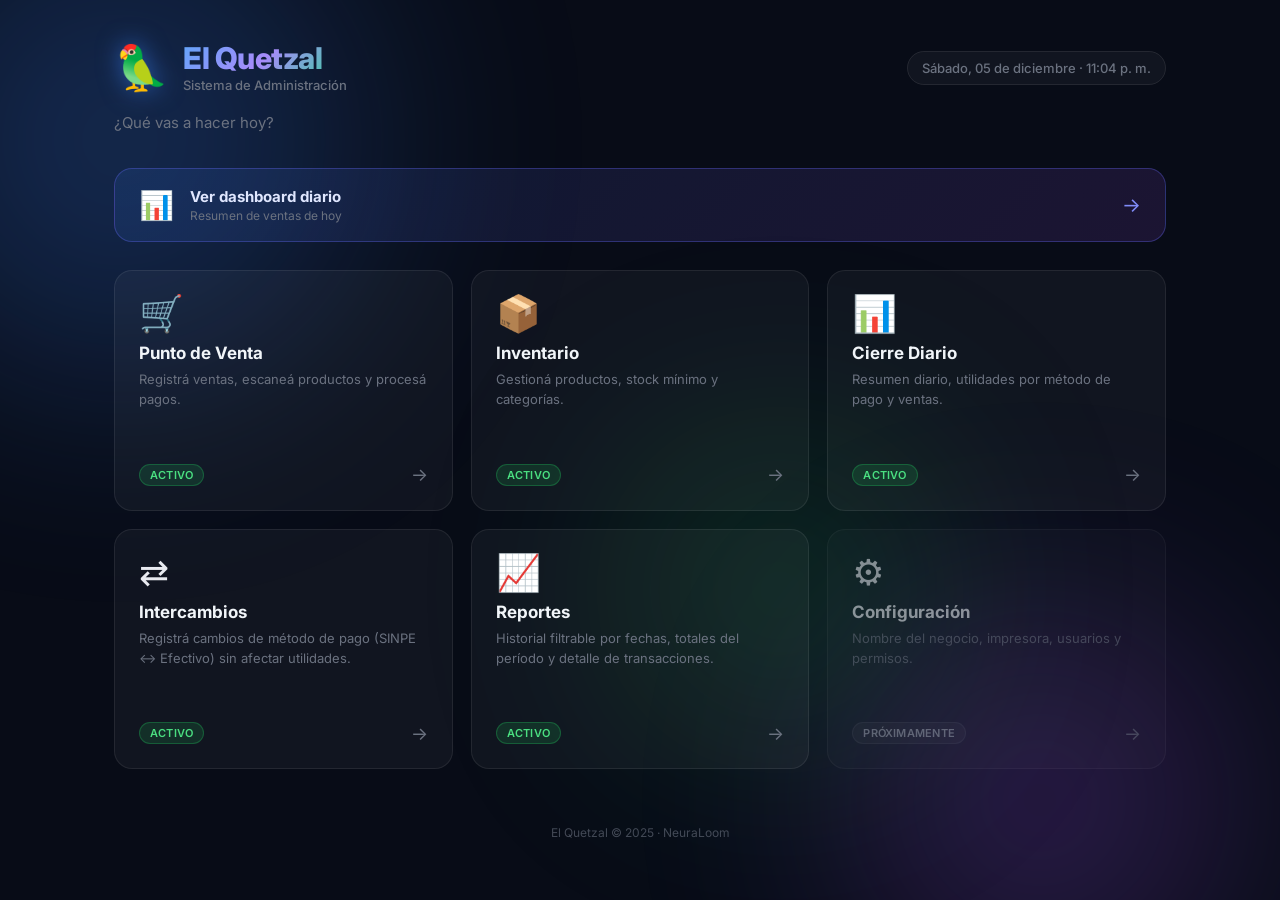
==== commit 9f088d99: "Update print statement from 'Hello' to 'Goodbye'" ====
--- a/index.html
+++ b/index.html
@@ -1,1126 +1,150 @@
-<!doctype html>
+<!DOCTYPE html>
 <html lang="es">
-
-<head>
+  <head>
     <meta charset="UTF-8" />
     <meta name="viewport" content="width=device-width, initial-scale=1.0" />
-    <title>Sistema CarWash — Menú</title>
-    <link href="https://fonts.googleapis.com/css2?family=Bebas+Neue&family=DM+Sans:wght@300;400;500;600&display=swap"
-        rel="stylesheet" />
-    <style>
-        *,
-        *::before,
-        *::after {
-            box-sizing: border-box;
-            margin: 0;
-            padding: 0;
-        }
+    <title>El Quetzal — Menú Principal</title>
+    <link rel="preconnect" href="https://fonts.googleapis.com" />
+    <link rel="preconnect" href="https://fonts.gstatic.com" crossorigin />
+    <link
+      href="https://fonts.googleapis.com/css2?family=Inter:wght@400;500;600;700;800&display=swap"
+      rel="stylesheet"
+    />
+    <link rel="stylesheet" href="menu.css" />
+  </head>
+  <body>
+    <!-- ─── FONDO ANIMADO ─────────────────────────────────── -->
+    <div class="bg-orb orb-1"></div>
+    <div class="bg-orb orb-2"></div>
+    <div class="bg-orb orb-3"></div>
 
-        :root {
-            --bg: #080600;
-            --card: #130f00;
-            --card-hover: #1c1500;
-            --border: #2e2400;
-            --accent: #c9a84c;
-            --text: #f5e8c8;
-            --muted: #8a7540;
-            --gold: #c9a84c;
-        }
+    <!-- ─── CONTENIDO ────────────────────────────────────── -->
+    <div class="wrapper">
 
-        body {
-            background: var(--bg);
-            font-family: "DM Sans", sans-serif;
-            color: var(--text);
-            min-height: 100vh;
-            display: flex;
-            flex-direction: column;
-            align-items: center;
-            padding: 0 0 80px;
-            overflow-x: hidden;
-        }
+      <!-- CABECERA -->
+      <header class="header">
+        <div class="brand">
+          <div class="brand-icon">🦜</div>
+          <div class="brand-text">
+            <h1 class="brand-name">El Quetzal</h1>
+            <p class="brand-sub">Sistema de Administración</p>
+          </div>
+        </div>
+        <div class="header-meta">
+          <span id="fecha-hora" class="fecha-hora"></span>
+        </div>
+      </header>
 
-        .header {
-            width: 100%;
-            position: relative;
-            height: 260px;
-            overflow: hidden;
-            display: flex;
-            align-items: flex-end;
-            justify-content: center;
-            padding-bottom: 28px;
-        }
+      <!-- SALUDO -->
+      <div class="saludo">
+        <p>¿Qué vas a hacer hoy?</p>
+      </div>
 
-        .header-bg {
-            position: absolute;
-            inset: 0;
-            background: linear-gradient(180deg, transparent 20%, var(--bg) 100%), linear-gradient(135deg, #0d0900 0%, #2a1f00 50%, #c9a84c22 100%);
-        }
+      <!-- ACCESO RÁPIDO: DASHBOARD DIARIO -->
+      <a href="cierre.html" class="dashboard-btn" id="btn-dashboard">
+        <span class="db-icon">📊</span>
+        <span class="db-text">
+          <strong>Ver dashboard diario</strong>
+          <small>Resumen de ventas de hoy</small>
+        </span>
+        <span class="db-arrow">→</span>
+      </a>
 
-        .drops {
-            position: absolute;
-            inset: 0;
-            overflow: hidden;
-            pointer-events: none;
-        }
+      <!-- GRID DE MÓDULOS -->
+      <main class="modules-grid">
 
-        .drop {
-            position: absolute;
-            top: -20px;
-            width: 2px;
-            border-radius: 50px;
-            background: linear-gradient(to bottom, transparent, var(--accent));
-            opacity: 0;
-            animation: fall linear infinite;
-        }
+        <!-- Punto de Venta -->
+        <a href="venta.html" class="module-card" id="card-venta">
+          <div class="card-glow glow-blue"></div>
+          <div class="card-icon">🛒</div>
+          <div class="card-body">
+            <h2 class="card-title">Punto de Venta</h2>
+            <p class="card-desc">Registrá ventas, escaneá productos y procesá pagos.</p>
+          </div>
+          <div class="card-footer">
+            <span class="badge badge-active">Activo</span>
+            <span class="card-arrow">→</span>
+          </div>
+        </a>
 
-        @keyframes fall {
-            0% {
-                transform: translateY(0);
-                opacity: 0;
-            }
+        <!-- Inventario -->
+        <a href="inventario.html" class="module-card" id="card-inventario">
+          <div class="card-glow glow-green"></div>
+          <div class="card-icon">📦</div>
+          <div class="card-body">
+            <h2 class="card-title">Inventario</h2>
+            <p class="card-desc">Gestioná productos, stock mínimo y categorías.</p>
+          </div>
+          <div class="card-footer">
+            <span class="badge badge-active">Activo</span>
+            <span class="card-arrow">→</span>
+          </div>
+        </a>
 
-            10% {
-                opacity: 0.6;
-            }
+        <!-- Cierre de Caja -->
+        <a href="cierre.html" class="module-card" id="card-cierre">
+          <div class="card-glow glow-purple"></div>
+          <div class="card-icon">📊</div>
+          <div class="card-body">
+            <h2 class="card-title">Cierre Diario</h2>
+            <p class="card-desc">Resumen diario, utilidades por método de pago y ventas.</p>
+          </div>
+          <div class="card-footer">
+            <span class="badge badge-active">Activo</span>
+            <span class="card-arrow">→</span>
+          </div>
+        </a>
 
-            100% {
-                transform: translateY(280px);
-                opacity: 0;
-            }
-        }
+        <!-- Intercambios -->
+        <a href="intercambio.html" class="module-card" id="card-intercambios">
+          <div class="card-glow glow-orange"></div>
+          <div class="card-icon">⇄</div>
+          <div class="card-body">
+            <h2 class="card-title">Intercambios</h2>
+            <p class="card-desc">Registrá cambios de método de pago (SINPE ↔ Efectivo) sin afectar utilidades.</p>
+          </div>
+          <div class="card-footer">
+            <span class="badge badge-active">Activo</span>
+            <span class="card-arrow">→</span>
+          </div>
+        </a>
 
-        .header-content {
-            position: relative;
-            text-align: center;
-            display: flex;
-            flex-direction: column;
-            align-items: center;
-            gap: 10px;
-        }
+        <!-- Reportes -->
+        <a href="reportes.html" class="module-card" id="card-reportes">
+          <div class="card-glow glow-teal"></div>
+          <div class="card-icon">📈</div>
+          <div class="card-body">
+            <h2 class="card-title">Reportes</h2>
+            <p class="card-desc">Historial filtrable por fechas, totales del período y detalle de transacciones.</p>
+          </div>
+          <div class="card-footer">
+            <span class="badge badge-active">Activo</span>
+            <span class="card-arrow">→</span>
+          </div>
+        </a>
 
-        .logo-img {
-            width: 130px;
-            height: 130px;
-            object-fit: contain;
-            border-radius: 16px;
-            border: 1px solid rgba(201, 168, 76, 0.2);
-            background: #000;
-            padding: 6px;
-            box-shadow: 0 0 30px rgba(201, 168, 76, 0.15);
-        }
+        <!-- Configuración (futuro) -->
+        <a href="#" class="module-card coming-soon" id="card-config">
+          <div class="card-glow glow-gray"></div>
+          <div class="card-icon">⚙️</div>
+          <div class="card-body">
+            <h2 class="card-title">Configuración</h2>
+            <p class="card-desc">Nombre del negocio, impresora, usuarios y permisos.</p>
+          </div>
+          <div class="card-footer">
+            <span class="badge badge-soon">Próximamente</span>
+            <span class="card-arrow">→</span>
+          </div>
+        </a>
 
-        .badge {
-            display: inline-flex;
-            align-items: center;
-            gap: 6px;
-            background: rgba(201, 168, 76, 0.1);
-            border: 1px solid rgba(201, 168, 76, 0.3);
-            border-radius: 50px;
-            padding: 4px 14px;
-            font-size: 11px;
-            font-weight: 500;
-            letter-spacing: 2px;
-            text-transform: uppercase;
-            color: var(--accent);
-        }
+      </main>
 
-        h1 {
-            font-family: "Bebas Neue", sans-serif;
-            font-size: clamp(28px, 6vw, 44px);
-            letter-spacing: 4px;
-            line-height: 1;
-            background: linear-gradient(135deg, #fff 30%, var(--accent));
-            -webkit-background-clip: text;
-            -webkit-text-fill-color: transparent;
-            background-clip: text;
-        }
-
-        .datetime {
-            display: flex;
-            align-items: center;
-            gap: 16px;
-            background: rgba(201, 168, 76, 0.05);
-            border: 1px solid var(--border);
-            border-radius: 12px;
-            padding: 12px 20px;
-            width: calc(100% - 40px);
-            max-width: 640px;
-            margin-bottom: 20px;
-        }
-
-        .datetime-item {
-            display: flex;
-            align-items: center;
-            gap: 8px;
-            color: var(--muted);
-            font-size: 13px;
-        }
-
-        .datetime-item span {
-            color: var(--text);
-            font-weight: 500;
-        }
-
-        .datetime-sep {
-            width: 1px;
-            height: 20px;
-            background: var(--border);
-        }
-
-        .grid {
-            display: grid;
-            grid-template-columns: 1fr 1fr;
-            gap: 14px;
-            width: 100%;
-            max-width: 640px;
-            padding: 0 20px;
-        }
-
-        .card {
-            display: flex;
-            align-items: center;
-            gap: 16px;
-            background: var(--card);
-            border: 1px solid var(--border);
-            border-radius: 18px;
-            padding: 24px 20px;
-            text-decoration: none;
-            color: var(--text);
-            transition: all 0.2s ease;
-            animation: slideUp 0.4s ease forwards;
-            cursor: pointer;
-        }
-
-        .card:hover {
-            transform: translateY(-3px);
-            border-color: var(--accent);
-            background: var(--card-hover);
-        }
-
-        .card.full {
-            grid-column: 1 / -1;
-        }
-
-        .icon-wrap {
-            width: 50px;
-            height: 50px;
-            border-radius: 12px;
-            background: rgba(201, 168, 76, 0.1);
-            display: flex;
-            align-items: center;
-            justify-content: center;
-            font-size: 24px;
-            flex-shrink: 0;
-        }
-
-        .card-title {
-            font-size: 15px;
-            font-weight: 600;
-        }
-
-        .card-sub {
-            font-size: 12px;
-            color: var(--muted);
-        }
-
-        /* Admin card */
-        .card.admin-card {
-            border-color: rgba(201, 168, 76, 0.3);
-            background: linear-gradient(135deg, rgba(201, 168, 76, 0.06), rgba(180, 140, 30, 0.03));
-        }
-
-        .card.admin-card:hover {
-            border-color: var(--gold);
-            background: rgba(201, 168, 76, 0.1);
-            transform: translateY(-3px);
-        }
-
-        .card.admin-card .icon-wrap {
-            background: rgba(201, 168, 76, 0.12);
-        }
-
-        .card.admin-card .card-title {
-            color: var(--gold);
-            font-size: 16px;
-        }
-
-        .card.admin-card .card-sub {
-            color: rgba(201, 168, 76, 0.6);
-        }
-
-        .lock-badge {
-            margin-left: auto;
-            display: flex;
-            align-items: center;
-            gap: 5px;
-            font-size: 11px;
-            color: var(--gold);
-            background: rgba(201, 168, 76, 0.1);
-            border: 1px solid rgba(201, 168, 76, 0.2);
-            border-radius: 20px;
-            padding: 4px 12px;
-            white-space: nowrap;
-        }
-
-        @keyframes slideUp {
-            from {
-                opacity: 0;
-                transform: translateY(15px);
-            }
-
-            to {
-                opacity: 1;
-                transform: translateY(0);
-            }
-        }
-
-        @keyframes pulse2 {
-
-            0%,
-            100% {
-                box-shadow: 0 0 0 0 rgba(0, 230, 118, 0.5)
-            }
-
-            50% {
-                box-shadow: 0 0 0 5px rgba(0, 230, 118, 0)
-            }
-        }
-
-        .fab-wrap {
-            position: fixed;
-            bottom: 25px;
-            right: 25px;
-            z-index: 200;
-            display: flex;
-            flex-direction: column;
-            gap: 12px;
-            align-items: flex-end;
-        }
-
-        .fab-btn {
-            display: flex;
-            align-items: center;
-            gap: 10px;
-            background: var(--card);
-            border: 1px solid var(--accent);
-            border-radius: 50px;
-            padding: 11px 20px;
-            cursor: pointer;
-            color: var(--text);
-            font-size: 14px;
-            font-weight: 500;
-            transition: all 0.2s ease;
-            white-space: nowrap;
-            box-shadow: 0 4px 20px rgba(201, 168, 76, 0.15);
-        }
-
-        .fab-btn:hover {
-            background: var(--card-hover);
-            box-shadow: 0 4px 24px rgba(201, 168, 76, 0.3);
-        }
-
-        .hamburger {
-            display: flex;
-            flex-direction: column;
-            gap: 4px;
-        }
-
-        .hamburger span {
-            display: block;
-            width: 18px;
-            height: 2px;
-            background: var(--accent);
-            border-radius: 2px;
-            transition: all 0.2s;
-        }
-
-        .fab-menu {
-            position: absolute;
-            bottom: calc(100% + 12px);
-            right: 0;
-            background: var(--card);
-            border: 1px solid var(--border);
-            border-radius: 18px;
-            overflow: hidden;
-            min-width: 220px;
-            box-shadow: 0 8px 32px rgba(0, 0, 0, 0.5);
-            opacity: 0;
-            transform: translateY(10px) scale(0.97);
-            pointer-events: none;
-            transition: all 0.22s cubic-bezier(.4, 0, .2, 1);
-            transform-origin: bottom right;
-        }
-
-        .fab-wrap.open .fab-menu {
-            opacity: 1;
-            transform: translateY(0) scale(1);
-            pointer-events: auto;
-        }
-
-        .fab-wrap.open .hamburger span:nth-child(1) {
-            transform: translateY(6px) rotate(45deg);
-        }
-
-        .fab-wrap.open .hamburger span:nth-child(2) {
-            opacity: 0;
-        }
-
-        .fab-wrap.open .hamburger span:nth-child(3) {
-            transform: translateY(-6px) rotate(-45deg);
-        }
-
-        .fab-item {
-            display: flex;
-            align-items: center;
-            gap: 12px;
-            padding: 14px 18px;
-            cursor: pointer;
-            color: var(--text);
-            text-decoration: none;
-            font-size: 14px;
-            font-weight: 500;
-            border-bottom: 1px solid var(--border);
-            transition: background 0.15s;
-        }
-
-        .fab-item:last-child {
-            border-bottom: none;
-        }
-
-        .fab-item:hover {
-            background: var(--card-hover);
-            color: var(--accent);
-        }
-
-        .fab-item .fi {
-            font-size: 18px;
-            width: 28px;
-            text-align: center;
-        }
-
-        .soporte-btn {
-            position: fixed;
-            bottom: 25px;
-            left: 25px;
-            z-index: 200;
-            display: flex;
-            align-items: center;
-            gap: 10px;
-            background: var(--card);
-            border: 1px solid var(--border);
-            border-radius: 50px;
-            padding: 11px 20px;
-            cursor: pointer;
-            color: var(--muted);
-            font-size: 14px;
-            font-weight: 500;
-            transition: all 0.2s ease;
-            box-shadow: 0 4px 20px rgba(0, 0, 0, 0.3);
-        }
-
-        .soporte-btn:hover {
-            color: var(--text);
-            border-color: var(--accent);
-            box-shadow: 0 4px 24px rgba(201, 168, 76, 0.2);
-        }
-
-        .gear-icon {
-            font-size: 18px;
-            transition: transform 0.5s ease;
-            display: inline-block;
-        }
-
-        .soporte-btn:hover .gear-icon {
-            transform: rotate(90deg);
-        }
-
-        .modal {
-            display: none;
-            position: fixed;
-            inset: 0;
-            background: rgba(0, 0, 0, 0.85);
-            backdrop-filter: blur(8px);
-            z-index: 1000;
-            align-items: center;
-            justify-content: center;
-        }
-
-        .modal.show {
-            display: flex;
-        }
-
-        .pw-box {
-            background: var(--card);
-            border: 1px solid rgba(201, 168, 76, 0.3);
-            border-radius: 24px;
-            width: 360px;
-            max-width: calc(100vw - 40px);
-            overflow: hidden;
-        }
-
-        .pw-header {
-            padding: 28px 28px 20px;
-            text-align: center;
-            border-bottom: 1px solid var(--border);
-        }
-
-        .pw-header .lock-big {
-            font-size: 42px;
-            margin-bottom: 12px;
-        }
-
-        .pw-header h2 {
-            font-size: 20px;
-            font-weight: 700;
-            color: var(--gold);
-            letter-spacing: 1px;
-        }
-
-        .pw-header p {
-            font-size: 13px;
-            color: var(--muted);
-            margin-top: 4px;
-        }
-
-        .pw-body {
-            padding: 28px;
-            display: flex;
-            flex-direction: column;
-            gap: 16px;
-        }
-
-        .pw-input {
-            background: var(--bg);
-            border: 1px solid var(--border);
-            border-radius: 12px;
-            color: var(--text);
-            padding: 14px 18px;
-            font-size: 16px;
-            font-family: inherit;
-            outline: none;
-            width: 100%;
-            letter-spacing: 4px;
-            text-align: center;
-            transition: border-color 0.2s;
-        }
-
-        .pw-input:focus {
-            border-color: var(--gold);
-        }
-
-        .pw-input.error {
-            border-color: #ff4d6d;
-            animation: shake 0.3s ease;
-        }
-
-        @keyframes shake {
-
-            0%,
-            100% {
-                transform: translateX(0)
-            }
-
-            25% {
-                transform: translateX(-8px)
-            }
-
-            75% {
-                transform: translateX(8px)
-            }
-        }
-
-        .pw-error {
-            color: #ff4d6d;
-            font-size: 12px;
-            text-align: center;
-            display: none;
-        }
-
-        .pw-error.show {
-            display: block;
-        }
-
-        .btn-pw {
-            background: linear-gradient(135deg, #c9a84c, #a07828);
-            color: #000;
-            border: none;
-            border-radius: 12px;
-            padding: 14px;
-            font-size: 15px;
-            font-weight: 700;
-            cursor: pointer;
-            font-family: inherit;
-            transition: opacity 0.2s;
-            width: 100%;
-        }
-
-        .btn-pw:hover {
-            opacity: 0.88;
-        }
-
-        .btn-cancel {
-            background: none;
-            border: 1px solid var(--border);
-            border-radius: 12px;
-            padding: 12px;
-            font-size: 14px;
-            color: var(--muted);
-            cursor: pointer;
-            font-family: inherit;
-            transition: all 0.15s;
-            width: 100%;
-        }
-
-        .btn-cancel:hover {
-            border-color: var(--accent);
-            color: var(--text);
-        }
-
-        .calc-body {
-            background: var(--card);
-            padding: 20px;
-            border-radius: 24px;
-            border: 1px solid var(--border);
-            width: 320px;
-        }
-
-        .calc-screen {
-            width: 100%;
-            height: 70px;
-            background: #000;
-            color: var(--accent);
-            font-size: 32px;
-            text-align: right;
-            padding: 15px;
-            margin-bottom: 15px;
-            border-radius: 12px;
-            border: 1px solid var(--border);
-            font-family: monospace;
-        }
-
-        .calc-buttons {
-            display: grid;
-            grid-template-columns: repeat(4, 1fr);
-            gap: 10px;
-        }
-
-        .calc-btn {
-            padding: 18px;
-            border-radius: 12px;
-            border: 1px solid var(--border);
-            background: var(--bg);
-            color: white;
-            cursor: pointer;
-            font-size: 16px;
-            transition: background 0.15s;
-        }
-
-        .calc-btn:hover {
-            background: var(--card-hover);
-        }
-
-        .calc-btn.op {
-            color: var(--accent);
-        }
-
-        .calc-btn.equal {
-            background: var(--accent);
-            color: #000;
-            font-weight: 700;
-        }
-
-        .calc-btn.equal:hover {
-            background: #a07828;
-        }
-
-        .modal-box {
-            background: var(--card);
-            border: 1px solid var(--border);
-            border-radius: 24px;
-            width: 420px;
-            max-width: calc(100vw - 40px);
-            overflow: hidden;
-        }
-
-        .modal-header {
-            padding: 22px 24px 18px;
-            border-bottom: 1px solid var(--border);
-            display: flex;
-            align-items: center;
-            justify-content: space-between;
-        }
-
-        .modal-header h2 {
-            font-size: 18px;
-            font-weight: 600;
-            display: flex;
-            align-items: center;
-            gap: 10px;
-        }
-
-        .modal-close {
-            background: none;
-            border: none;
-            color: var(--muted);
-            cursor: pointer;
-            font-size: 20px;
-            transition: color 0.15s;
-        }
-
-        .modal-close:hover {
-            color: var(--text);
-        }
-
-        .modal-body {
-            padding: 24px;
-            display: flex;
-            flex-direction: column;
-            gap: 16px;
-        }
-
-        .form-group {
-            display: flex;
-            flex-direction: column;
-            gap: 6px;
-        }
-
-        .form-label {
-            font-size: 12px;
-            font-weight: 600;
-            color: var(--muted);
-            text-transform: uppercase;
-            letter-spacing: 1px;
-        }
-
-        .form-select,
-        .form-input,
-        .form-textarea {
-            background: var(--bg);
-            border: 1px solid var(--border);
-            border-radius: 10px;
-            color: var(--text);
-            padding: 10px 14px;
-            font-size: 14px;
-            font-family: inherit;
-            outline: none;
-            transition: border-color 0.2s;
-        }
-
-        .form-select:focus,
-        .form-input:focus,
-        .form-textarea:focus {
-            border-color: var(--accent);
-        }
-
-        .form-textarea {
-            resize: vertical;
-            min-height: 100px;
-        }
-
-        .form-select option {
-            background: var(--card);
-        }
-
-        .btn-send {
-            background: var(--accent);
-            color: #000;
-            border: none;
-            border-radius: 12px;
-            padding: 13px;
-            font-size: 15px;
-            font-weight: 700;
-            cursor: pointer;
-            font-family: inherit;
-            transition: background 0.2s;
-        }
-
-        .btn-send:hover {
-            background: #a07828;
-        }
-
-        .success-msg {
-            display: none;
-            text-align: center;
-            padding: 30px 20px;
-        }
-
-        .success-msg .check {
-            font-size: 48px;
-            margin-bottom: 12px;
-        }
-
-        .success-msg p {
-            color: var(--muted);
-            font-size: 14px;
-            margin-top: 6px;
-        }
-
-        .horario-table {
-            width: 100%;
-            border-collapse: collapse;
-            font-size: 13px;
-        }
-
-        .horario-table th {
-            color: var(--accent);
-            font-weight: 600;
-            padding: 10px 12px;
-            border-bottom: 1px solid var(--border);
-            text-align: left;
-            font-size: 11px;
-            text-transform: uppercase;
-            letter-spacing: 1px;
-        }
-
-        .horario-table td {
-            padding: 10px 12px;
-            border-bottom: 1px solid rgba(46, 36, 0, 0.5);
-        }
-
-        .horario-table tr:last-child td {
-            border-bottom: none;
-        }
-
-        .turno-tag {
-            display: inline-block;
-            padding: 3px 10px;
-            border-radius: 20px;
-            font-size: 11px;
-            font-weight: 600;
-        }
-
-        .turno-m {
-            background: rgba(255, 200, 50, 0.15);
-            color: #ffc832;
-        }
-
-        .turno-t {
-            background: rgba(201, 168, 76, 0.12);
-            color: var(--accent);
-        }
-
-        .turno-libre {
-            background: rgba(138, 117, 64, 0.15);
-            color: var(--muted);
-        }
-    </style>
-</head>
-
-<body>
-    <div class="header">
-        <div class="header-bg"></div>
-        <div class="drops" id="drops"></div>
-        <div class="header-content">
-            <img src="logo.jpg" alt="Sus Amigos Detailer's Center" class="logo-img" />
-            <div class="badge">Sistema CarWash</div>
-            <h1>REGISTRO DE SERVICIO</h1>
-        </div>
+      <!-- PIE -->
+      <footer class="footer">
+        <span>El Quetzal &copy; 2025 · NeuraLoom</span>
+      </footer>
     </div>
 
-    <div class="datetime">
-        <div class="datetime-item">📅 <span id="fecha"></span></div>
-        <div class="datetime-sep"></div>
-        <div class="datetime-item">🕐 <span id="hora"></span></div>
-    </div>
-
-    <div class="grid">
-        <a class="card full"
-            href="https://docs.google.com/spreadsheets/d/1VGBiKE8xOYRk22-EZFMGdXVPosUvXbHj-aeEOOQYzr4/edit?usp=drive_link"
-            target="_blank">
-            <div class="icon-wrap">📊</div>
-            <div class="card-text">
-                <div class="card-title">Control General</div>
-                <div class="card-sub">Google Sheets</div>
-            </div>
-        </a>
-        <a class="card" href="orden.html">
-            <div class="icon-wrap">📋</div>
-            <div class="card-text">
-                <div class="card-title">Tomar Orden</div>
-            </div>
-        </a>
-        <a class="card" href="venta.html">
-            <div class="icon-wrap">🛒</div>
-            <div class="card-text">
-                <div class="card-title">Venta Productos</div>
-            </div>
-        </a>
-        <a class="card" href="domicilio.html">
-            <div class="icon-wrap">🚐</div>
-            <div class="card-text">
-                <div class="card-title">Servicio Domicilio</div>
-            </div>
-        </a>
-        <a class="card" href="gastos.html">
-            <div class="icon-wrap">💸</div>
-            <div class="card-text">
-                <div class="card-title">Registrar Gastos</div>
-            </div>
-        </a>
-        <a class="card full" href="cierre.html">
-            <div class="icon-wrap">🔒</div>
-            <div class="card-text">
-                <div class="card-title">Cierre de Operaciones</div>
-            </div>
-        </a>
-
-        <a class="card full" href="pizarra.html"
-            style="border-color:rgba(201,168,76,0.3);background:linear-gradient(135deg,rgba(201,168,76,0.07),rgba(160,120,40,0.05));">
-            <div class="icon-wrap" style="background:rgba(201,168,76,0.15);font-size:28px;">🗺️</div>
-            <div class="card-text">
-                <div class="card-title" style="color:#c9a84c;font-size:16px;">Pizarra del Local</div>
-                <div class="card-sub">Estado en tiempo real · Cobros · Cambio de estado</div>
-            </div>
-            <div
-                style="margin-left:auto;display:flex;align-items:center;gap:6px;font-size:11px;color:#c9a84c;background:rgba(201,168,76,0.1);border:1px solid rgba(201,168,76,0.2);border-radius:20px;padding:4px 12px;white-space:nowrap;">
-                <div style="width:6px;height:6px;border-radius:50%;background:#00e676;animation:pulse2 2s infinite">
-                </div>
-                En vivo
-            </div>
-        </a>
-
-        <div class="card full admin-card" onclick="openAdmin()">
-            <div class="icon-wrap">🔐</div>
-            <div class="card-text">
-                <div class="card-title">Administración Privada</div>
-                <div class="card-sub">Acceso restringido — solo administradores</div>
-            </div>
-            <div class="lock-badge">🛡️ Admin</div>
-        </div>
-    </div>
-
-    <!-- ══ FAB ══ -->
-    <div class="fab-wrap" id="fabWrap">
-        <div class="fab-menu">
-            <a class="fab-item" onclick="openCalc()"><span class="fi">🧮</span> Calculadora</a>
-            <a class="fab-item" href="agregarCxc.html"><span class="fi">📝</span> Agregar Cuenta por Cobrar Manual</a>
-            <a class="fab-item" href="saldar.html"><span class="fi">💳</span> Saldar cuenta por cobrar</a>
-            <a class="fab-item" href="verCxc.html"><span class="fi">📄</span> Ver cuentas por cobrar</a>
-            <a class="fab-item" onclick="openHorario()"><span class="fi">📅</span> Ver horario próxima semana</a>
-        </div>
-        <a href="mecanica.html" class="fab-btn" style="font-size: 13px; padding: 8px 16px; text-decoration: none;">
-            📝 Área de Mecánica
-        </a>
-        <button class="fab-btn" onclick="document.getElementById('fabWrap').classList.toggle('open')" id="fabBtn">
-            <div class="hamburger"><span></span><span></span><span></span></div>
-            Menú rápido
-        </button>
-    </div>
-
-    <!-- ══ SOPORTE ══ -->
-    <button class="soporte-btn" onclick="openSoporte()">
-        <span class="gear-icon">⚙️</span> Soporte
-    </button>
-
-    <!-- ══ MODAL: PASSWORD ADMIN ══ -->
-    <div id="adminModal" class="modal">
-        <div class="pw-box">
-            <div class="pw-header">
-                <div class="lock-big">🔐</div>
-                <h2>ADMINISTRACIÓN PRIVADA</h2>
-                <p>Ingresa la contraseña de administrador para continuar</p>
-            </div>
-            <div class="pw-body">
-                <input type="password" class="pw-input" id="pwInput" placeholder="••••••••" maxlength="20"
-                    onkeydown="if(event.key==='Enter')checkPw()" />
-                <div class="pw-error" id="pwError">❌ Contraseña incorrecta. Intenta de nuevo.</div>
-                <button class="btn-pw" onclick="checkPw()">🔓 Ingresar</button>
-                <button class="btn-cancel" onclick="closeModal('adminModal')">Cancelar</button>
-            </div>
-        </div>
-    </div>
-
-    <!-- ══ MODAL: CALCULADORA ══ -->
-    <div id="calcModal" class="modal">
-        <div class="calc-body">
-            <input type="text" id="screen" class="calc-screen" readonly value="0" />
-            <div class="calc-buttons">
-                <button class="calc-btn" onclick="clearCalc()">C</button>
-                <button class="calc-btn op" onclick="press('/')">/</button>
-                <button class="calc-btn op" onclick="press('*')">×</button>
-                <button class="calc-btn" onclick="closeModal('calcModal')">❌</button>
-                <button class="calc-btn" onclick="press('7')">7</button><button class="calc-btn"
-                    onclick="press('8')">8</button><button class="calc-btn" onclick="press('9')">9</button>
-                <button class="calc-btn op" onclick="press('-')">-</button>
-                <button class="calc-btn" onclick="press('4')">4</button><button class="calc-btn"
-                    onclick="press('5')">5</button><button class="calc-btn" onclick="press('6')">6</button>
-                <button class="calc-btn op" onclick="press('+')">+</button>
-                <button class="calc-btn" onclick="press('1')">1</button><button class="calc-btn"
-                    onclick="press('2')">2</button><button class="calc-btn" onclick="press('3')">3</button>
-                <button class="calc-btn equal" onclick="calculate()">=</button>
-                <button class="calc-btn" style="grid-column:span 2" onclick="press('0')">0</button>
-                <button class="calc-btn" onclick="press('.')">.</button>
-            </div>
-        </div>
-    </div>
-
-    <!-- ══ MODAL: HORARIO ══ -->
-    <div id="horarioModal" class="modal">
-        <div class="modal-box" style="max-width:660px;width:calc(100vw - 40px)">
-            <div class="modal-header">
-                <h2>📅 Horario — <span id="horWeekLabel">Próxima Semana</span></h2>
-                <button class="modal-close" onclick="closeModal('horarioModal')">✕</button>
-            </div>
-            <div class="modal-body" style="padding-top:12px;overflow-x:auto" id="horarioBody">
-                <p style="color:var(--muted);text-align:center;font-size:13px;padding:20px 0">No hay horario guardado
-                    aún.</p>
-            </div>
-        </div>
-    </div>
-
-    <!-- ══ MODAL: SOPORTE ══ -->
-    <div id="soporteModal" class="modal">
-        <div class="modal-box">
-            <div class="modal-header">
-                <h2>⚙️ Soporte — Reportar Error</h2>
-                <button class="modal-close" onclick="closeModal('soporteModal')">✕</button>
-            </div>
-            <div class="modal-body" id="soporteBody">
-                <div class="form-group">
-                    <label class="form-label">Tipo de problema</label>
-                    <select class="form-select" id="tipoError">
-                        <option value="">Seleccionar categoría...</option>
-                        <option>Error en cálculo o cobro</option>
-                        <option>Botón o enlace no funciona</option>
-                        <option>Datos incorrectos en Google Sheets</option>
-                        <option>Problema con cierre de operaciones</option>
-                        <option>Error visual / diseño roto</option>
-                        <option>Otro</option>
-                    </select>
-                </div>
-                <div class="form-group">
-                    <label class="form-label">¿En qué módulo ocurrió?</label>
-                    <select class="form-select">
-                        <option>Menú principal</option>
-                        <option>Tomar Orden</option>
-                        <option>Venta Productos</option>
-                        <option>Servicio Domicilio</option>
-                        <option>Registrar Gastos</option>
-                        <option>Cierre de Operaciones</option>
-                        <option>Pizarra del Local</option>
-                        <option>Control General (Sheets)</option>
-                    </select>
-                </div>
-                <div class="form-group">
-                    <label class="form-label">Descripción del error</label>
-                    <textarea class="form-textarea" id="descError" placeholder="Describe qué pasó..."></textarea>
-                </div>
-                <div class="form-group">
-                    <label class="form-label">Tu nombre (opcional)</label>
-                    <input class="form-input" type="text" placeholder="Ej: María" id="nombreReporte" />
-                </div>
-                <button class="btn-send" onclick="enviarReporte()">📨 Enviar Reporte</button>
-            </div>
-            <div class="success-msg" id="soporteOk">
-                <div class="check">✅</div>
-                <h3>¡Reporte enviado!</h3>
-                <p>Gracias por reportar el problema.<br>Lo revisaremos a la brevedad.</p>
-                <button class="btn-send" style="margin-top:20px;width:100%"
-                    onclick="closeModal('soporteModal')">Cerrar</button>
-            </div>
-        </div>
-    </div>
-
-    <script>
-        const container = document.getElementById("drops");
-        for (let i = 0; i < 20; i++) {
-            const d = document.createElement("div"); d.className = "drop";
-            d.style.left = Math.random() * 100 + "%";
-            d.style.animationDuration = Math.random() * 2 + 1 + "s";
-            container.appendChild(d);
-        }
-
-        function updateTime() {
-            const now = new Date();
-            document.getElementById("fecha").textContent = now.toLocaleDateString("es-CR", { weekday: "long", day: "numeric", month: "long" });
-            document.getElementById("hora").textContent = now.toLocaleTimeString("es-CR");
-        }
-        setInterval(updateTime, 1000); updateTime();
-
-        function closeModal(id) {
-            document.getElementById(id).classList.remove("show");
-            if (id === "soporteModal") {
-                document.getElementById("soporteBody").style.display = "";
-                document.getElementById("soporteOk").style.display = "none";
-            }
-            if (id === "adminModal") {
-                document.getElementById("pwInput").value = "";
-                document.getElementById("pwError").classList.remove("show");
-                document.getElementById("pwInput").classList.remove("error");
-            }
-        }
-        document.querySelectorAll(".modal").forEach(m => {
-            m.addEventListener("click", e => { if (e.target === m) closeModal(m.id); });
-        });
-
-        function closeFab() { document.getElementById("fabWrap").classList.remove("open"); }
-        function openCalc() { closeFab(); document.getElementById("calcModal").classList.add("show"); }
-        function openAdmin() { document.getElementById("adminModal").classList.add("show"); setTimeout(() => document.getElementById("pwInput").focus(), 100); }
-        document.addEventListener("click", e => {
-            const fab = document.getElementById("fabWrap");
-            if (!fab.contains(e.target)) fab.classList.remove("open");
-        });
-        function openHorario() {
-            closeFab();
-            document.getElementById("horarioModal").classList.add("show");
-            renderHorarioModal();
-        }
-        function renderHorarioModal() {
-            const raw = localStorage.getItem("carwash_schedule");
-            const body = document.getElementById("horarioBody");
-            if (!raw) return;
-            try {
-                const data = JSON.parse(raw);
-                if (data.week) document.getElementById("horWeekLabel").textContent = data.week;
-                const DAYS_MAP = { L: "Lunes", M: "Martes", K: "Miércoles", J: "Jueves", V: "Viernes", S: "Sábado", D: "Domingo" };
-                const SHIFT_MAP = { "7-5": "7:00 – 5:00 pm", "8-6": "8:00 – 6:00 pm", "7-6": "7:00 – 6:00 pm" };
-                let html = '<table class="horario-table"><thead><tr><th>Día</th><th>Turno</th><th>Empleados</th></tr></thead><tbody>';
-                const ORDER = ["L", "M", "K", "J", "V", "S", "D"];
-                ORDER.forEach(dayKey => {
-                    const shifts = data.schedule[dayKey];
-                    if (!shifts) return;
-                    Object.entries(shifts).forEach(([shiftId, emps]) => {
-                        const color = shiftId === "7-5" ? "turno-m" : shiftId === "8-6" ? "turno-t" : "turno-libre";
-                        html += '<tr><td style="font-weight:600">' + DAYS_MAP[dayKey] + '</td>';
-                        html += '<td><span class="turno-tag ' + color + '">' + (SHIFT_MAP[shiftId] || shiftId) + '</span></td>';
-                        html += '<td>' + (emps.length ? emps.join(", ") : '<span style="color:var(--muted)">—</span>') + '</td></tr>';
-                    });
-                });
-                html += '</tbody></table>';
-                body.innerHTML = html;
-            } catch (e) { console.error(e); }
-        }
-        function openSoporte() { closeFab(); document.getElementById("soporteModal").classList.add("show"); }
-
-        function checkPw() {
-            const val = document.getElementById("pwInput").value;
-            if (val === "EdAn2026") {
-                closeModal("adminModal");
-                window.location.href = "admin.html";
-            } else {
-                const inp = document.getElementById("pwInput");
-                const err = document.getElementById("pwError");
-                inp.classList.add("error");
-                err.classList.add("show");
-                setTimeout(() => inp.classList.remove("error"), 400);
-                inp.value = "";
-                inp.focus();
-            }
-        }
-
-        const screen = document.getElementById("screen");
-        function press(v) { screen.value === "0" ? (screen.value = v) : (screen.value += v); }
-        function clearCalc() { screen.value = "0"; }
-        function calculate() { try { screen.value = eval(screen.value); } catch { screen.value = "Error"; } }
-
-        function enviarReporte() {
-            const tipo = document.getElementById("tipoError").value;
-            const desc = document.getElementById("descError").value.trim();
-            if (!tipo || !desc) { alert("Por favor seleccione el tipo de error y escriba una descripción."); return; }
-            document.getElementById("soporteBody").style.display = "none";
-            document.getElementById("soporteOk").style.display = "block";
-        }
-    </script>
-</body>
-
+    <script src="menu.js"></script>
+  </body>
 </html>
--- a/menu.css
+++ b/menu.css
@@ -0,0 +1,323 @@
+/* ─── RESET & BASE ─────────────────────────────────────────── */
+*, *::before, *::after { box-sizing: border-box; margin: 0; padding: 0; }
+
+:root {
+  --bg:           #080c17;
+  --surface:      rgba(255,255,255,0.04);
+  --surface-hov:  rgba(255,255,255,0.08);
+  --border:       rgba(255,255,255,0.08);
+  --border-hov:   rgba(255,255,255,0.18);
+  --text:         #e8eaf0;
+  --text-muted:   #6b7280;
+  --blue:         #3b82f6;
+  --green:        #22c55e;
+  --purple:       #a855f7;
+  --orange:       #f97316;
+  --teal:         #14b8a6;
+  --gray:         #6b7280;
+  --radius:       18px;
+  --shadow:       0 8px 32px rgba(0,0,0,0.4);
+  font-family: 'Inter', system-ui, sans-serif;
+}
+
+html, body {
+  min-height: 100vh;
+  background: var(--bg);
+  color: var(--text);
+  overflow-x: hidden;
+}
+
+/* ─── ORBES DE FONDO ───────────────────────────────────────── */
+.bg-orb {
+  position: fixed;
+  border-radius: 50%;
+  filter: blur(120px);
+  opacity: 0.25;
+  pointer-events: none;
+  z-index: 0;
+  animation: orb-drift 12s ease-in-out infinite alternate;
+}
+.orb-1 { width: 480px; height: 480px; background: #3b82f6; top: -100px; left: -120px; animation-delay: 0s; }
+.orb-2 { width: 360px; height: 360px; background: #a855f7; bottom: -80px; right: 60px;  animation-delay: -4s; }
+.orb-3 { width: 280px; height: 280px; background: #22c55e; top: 50%;    left: 50%;      animation-delay: -8s; }
+
+@keyframes orb-drift {
+  from { transform: translate(0, 0) scale(1); }
+  to   { transform: translate(30px, 20px) scale(1.06); }
+}
+
+/* ─── WRAPPER ──────────────────────────────────────────────── */
+.wrapper {
+  position: relative;
+  z-index: 1;
+  max-width: 1100px;
+  margin: 0 auto;
+  padding: 40px 24px 60px;
+  display: flex;
+  flex-direction: column;
+  min-height: 100vh;
+}
+
+/* ─── CABECERA ─────────────────────────────────────────────── */
+.header {
+  display: flex;
+  align-items: center;
+  justify-content: space-between;
+  margin-bottom: 12px;
+  gap: 16px;
+}
+
+.brand {
+  display: flex;
+  align-items: center;
+  gap: 14px;
+}
+
+.brand-icon {
+  font-size: 44px;
+  line-height: 1;
+  filter: drop-shadow(0 0 12px rgba(59,130,246,0.6));
+}
+
+.brand-name {
+  font-size: 30px;
+  font-weight: 800;
+  background: linear-gradient(135deg, #60a5fa 0%, #a78bfa 50%, #34d399 100%);
+  -webkit-background-clip: text;
+  -webkit-text-fill-color: transparent;
+  background-clip: text;
+  letter-spacing: -0.5px;
+}
+
+.brand-sub {
+  font-size: 13px;
+  color: var(--text-muted);
+  margin-top: 1px;
+  font-weight: 500;
+}
+
+.fecha-hora {
+  font-size: 13px;
+  color: var(--text-muted);
+  font-weight: 500;
+  background: var(--surface);
+  border: 1px solid var(--border);
+  padding: 8px 14px;
+  border-radius: 30px;
+  white-space: nowrap;
+}
+
+/* ─── SALUDO ───────────────────────────────────────────────── */
+.saludo {
+  margin-bottom: 36px;
+  padding-top: 8px;
+}
+.saludo p {
+  font-size: 15px;
+  color: var(--text-muted);
+  font-weight: 400;
+}
+
+/* ─── DASHBOARD RÁPIDO ─────────────────────────────────────── */
+.dashboard-btn {
+  display: flex;
+  align-items: center;
+  gap: 16px;
+  width: 100%;
+  padding: 18px 24px;
+  margin-bottom: 28px;
+  background: linear-gradient(135deg, rgba(59,130,246,0.12), rgba(168,85,247,0.12));
+  border: 1px solid rgba(99,102,241,0.35);
+  border-radius: var(--radius);
+  text-decoration: none;
+  color: var(--text);
+  cursor: pointer;
+  transition: transform 0.2s ease, border-color 0.2s ease,
+  background 0.2s ease, box-shadow 0.25s ease;
+  position: relative;
+  overflow: hidden;
+}
+
+.dashboard-btn::before {
+  content: '';
+  position: absolute;
+  inset: 0;
+  background: linear-gradient(135deg, rgba(59,130,246,0.07), rgba(168,85,247,0.07));
+  opacity: 0;
+  transition: opacity 0.25s ease;
+}
+
+.dashboard-btn:hover {
+  transform: translateY(-2px);
+  border-color: rgba(99,102,241,0.65);
+  box-shadow: 0 6px 28px rgba(99,102,241,0.2);
+}
+.dashboard-btn:hover::before { opacity: 1; }
+
+.db-icon { font-size: 28px; line-height: 1; }
+
+.db-text {
+  flex: 1;
+  display: flex;
+  flex-direction: column;
+  gap: 2px;
+}
+
+.db-text strong {
+  font-size: 15px;
+  font-weight: 700;
+  color: #e0e7ff;
+}
+
+.db-text small {
+  font-size: 12px;
+  color: var(--text-muted);
+  font-weight: 400;
+}
+
+.db-arrow {
+  font-size: 20px;
+  color: #818cf8;
+  transition: transform 0.2s ease;
+}
+.dashboard-btn:hover .db-arrow { transform: translateX(5px); }
+
+/* ─── GRID DE MÓDULOS ──────────────────────────────────────── */
+.modules-grid {
+  display: grid;
+  grid-template-columns: repeat(3, 1fr);
+  gap: 18px;
+  flex: 1;
+}
+
+@media (max-width: 900px) {
+  .modules-grid { grid-template-columns: repeat(2, 1fr); }
+}
+@media (max-width: 580px) {
+  .modules-grid { grid-template-columns: 1fr; }
+  .brand-name { font-size: 22px; }
+  .brand-icon { font-size: 34px; }
+}
+
+/* ─── MÓDULO CARD ──────────────────────────────────────────── */
+.module-card {
+  position: relative;
+  overflow: hidden;
+  display: flex;
+  flex-direction: column;
+  gap: 12px;
+  padding: 24px;
+  background: var(--surface);
+  border: 1px solid var(--border);
+  border-radius: var(--radius);
+  text-decoration: none;
+  color: var(--text);
+  cursor: pointer;
+  transition: transform 0.2s ease, border-color 0.2s ease,
+              background 0.2s ease, box-shadow 0.25s ease;
+}
+
+.module-card:hover {
+  transform: translateY(-4px);
+  background: var(--surface-hov);
+  border-color: var(--border-hov);
+  box-shadow: var(--shadow);
+}
+
+.module-card.coming-soon {
+  opacity: 0.55;
+  cursor: default;
+  pointer-events: none;
+}
+
+/* Brillo de color al hover */
+.card-glow {
+  position: absolute;
+  top: -40px; left: -40px;
+  width: 160px; height: 160px;
+  border-radius: 50%;
+  opacity: 0;
+  filter: blur(60px);
+  transition: opacity 0.3s ease;
+  pointer-events: none;
+}
+.module-card:hover .card-glow { opacity: 0.35; }
+
+.glow-blue   { background: var(--blue); }
+.glow-green  { background: var(--green); }
+.glow-purple { background: var(--purple); }
+.glow-orange { background: var(--orange); }
+.glow-teal   { background: var(--teal); }
+.glow-gray   { background: var(--gray); }
+
+/* Icono */
+.card-icon {
+  font-size: 36px;
+  line-height: 1;
+}
+
+/* Cuerpo */
+.card-body { flex: 1; }
+
+.card-title {
+  font-size: 17px;
+  font-weight: 700;
+  margin-bottom: 6px;
+  color: #f1f5f9;
+}
+
+.card-desc {
+  font-size: 13px;
+  color: var(--text-muted);
+  line-height: 1.55;
+}
+
+/* Pie de la card */
+.card-footer {
+  display: flex;
+  align-items: center;
+  justify-content: space-between;
+  margin-top: 4px;
+}
+
+.card-arrow {
+  font-size: 18px;
+  color: var(--text-muted);
+  transition: transform 0.2s ease, color 0.2s ease;
+}
+.module-card:hover .card-arrow {
+  transform: translateX(4px);
+  color: var(--text);
+}
+
+/* ─── BADGES ───────────────────────────────────────────────── */
+.badge {
+  display: inline-block;
+  font-size: 11px;
+  font-weight: 600;
+  padding: 3px 10px;
+  border-radius: 20px;
+  letter-spacing: 0.02em;
+  text-transform: uppercase;
+}
+
+.badge-active {
+  background: rgba(34,197,94,0.15);
+  color: #4ade80;
+  border: 1px solid rgba(34,197,94,0.3);
+}
+
+.badge-soon {
+  background: rgba(107,114,128,0.15);
+  color: #9ca3af;
+  border: 1px solid rgba(107,114,128,0.25);
+}
+
+/* ─── FOOTER ───────────────────────────────────────────────── */
+.footer {
+  text-align: center;
+  margin-top: 56px;
+  font-size: 12px;
+  color: var(--text-muted);
+  opacity: 0.6;
+}
